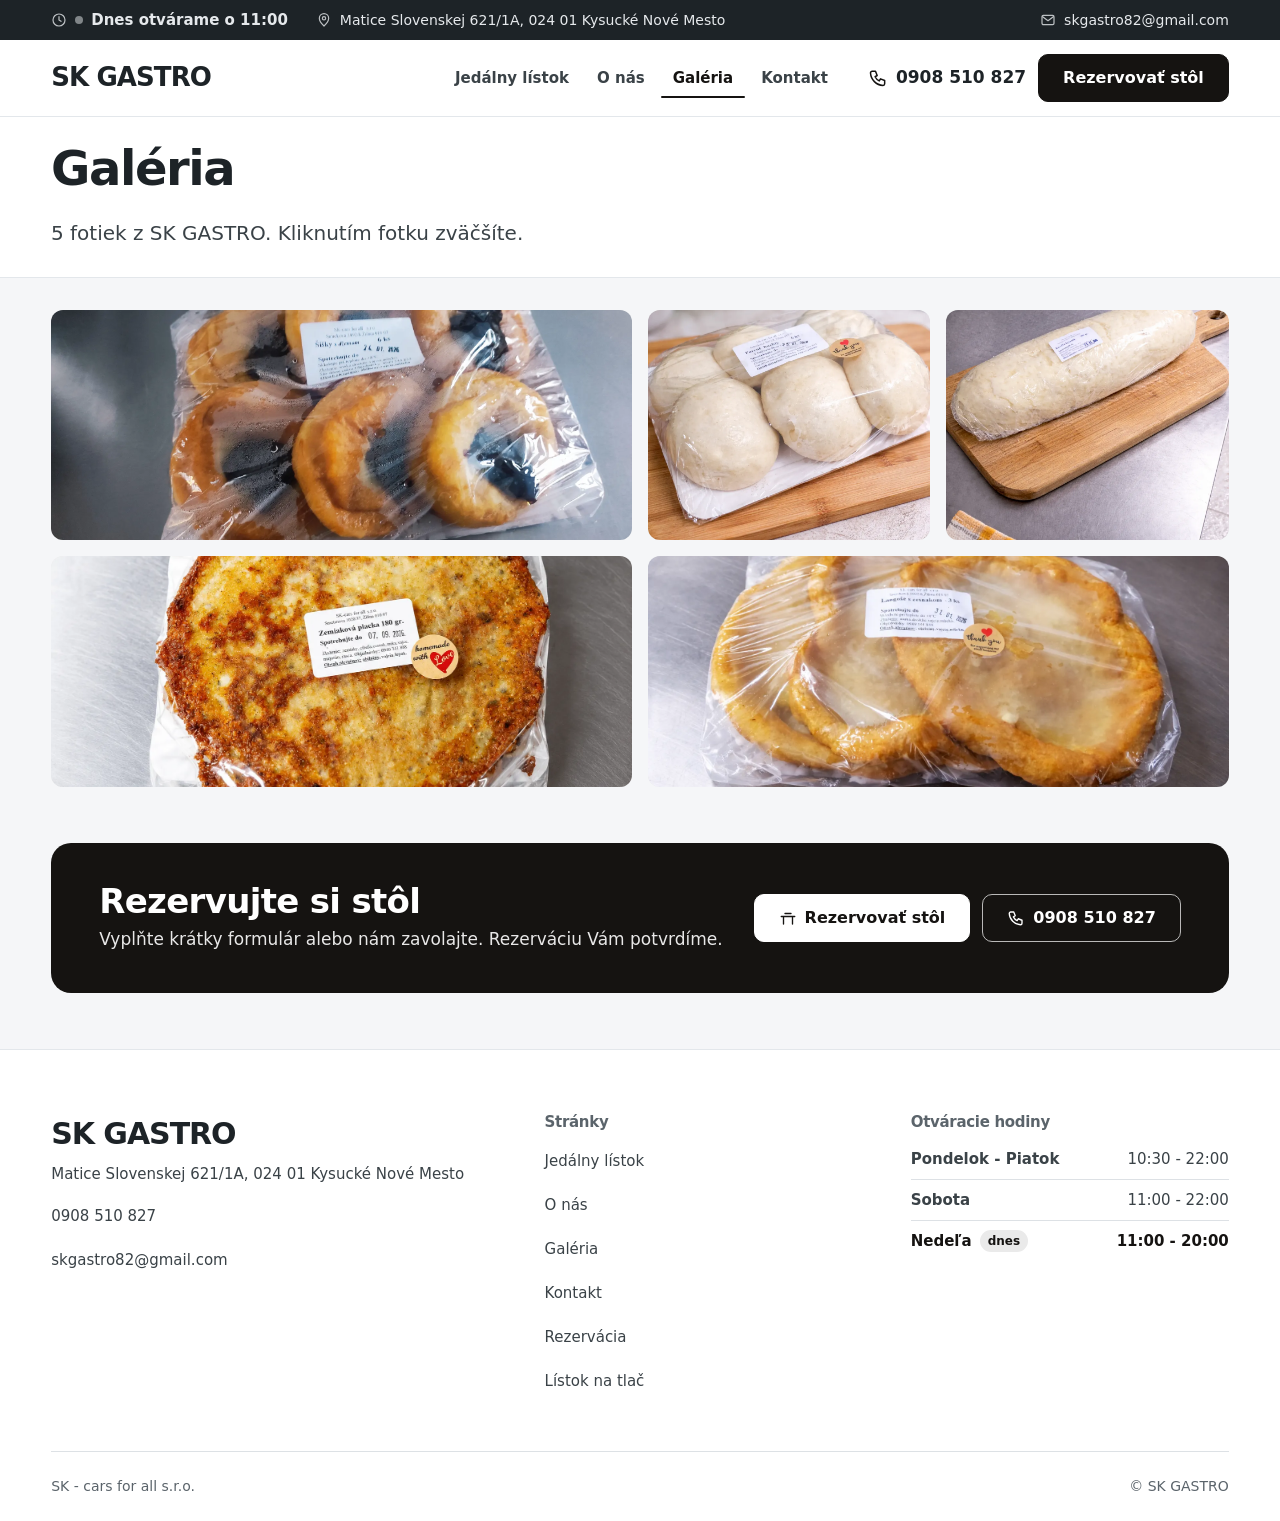
==== galeria/index.html @ 5d138155 "SK GASTRO: ostrá verzia pre domacaknedla.sk (INV-014 zaplatená 27. 10. 2026)" ====
<!doctype html>
<html lang="sk">
<head>
<meta charset="utf-8">
<meta name="viewport" content="width=device-width, initial-scale=1">
<title>Galéria, SK GASTRO</title>
<meta name="description" content="Fotky z SK GASTRO v Kysuckom Novom Meste.">

<meta property="og:title" content="Galéria, SK GASTRO">
<meta property="og:description" content="Fotky z SK GASTRO v Kysuckom Novom Meste.">
<meta property="og:type" content="website">
<meta property="og:locale" content="sk_SK">
<meta name="theme-color" content="#F5F6F4">
<link rel="icon" href="data:image/svg+xml,%3Csvg xmlns='http://www.w3.org/2000/svg' viewBox='0 0 64 64'%3E%3Crect width='64' height='64' rx='16' fill='%23151311'/%3E%3Ctext x='32' y='44' font-family='Arial,sans-serif' font-weight='700' font-size='34' fill='white' text-anchor='middle'%3ES%3C/text%3E%3C/svg%3E">
<link rel="preload" href="../assets/fonts/Figtree-latin.woff2" as="font" type="font/woff2" crossorigin>
<link rel="stylesheet" href="../assets/fonty-kaviaren.css"><link rel="stylesheet" href="../assets/kaviaren.css"><link rel="stylesheet" href="../assets/portal.css">
<style>:root{--akcent:#151311;--akcent-text:#151311;--jemna:color-mix(in srgb,#151311 9%,#fff);--papier:#F5F6F8;--p-akcent:#151311}</style>
<script>document.documentElement.classList.add('js')</script>
</head>
<body class="p-portal">
<a class="k-skok" href="#obsah">Preskočiť na obsah</a><div class="p-info"><div class="k-obal p-info__in"><span class="p-info__stav"><svg viewBox="0 0 24 24" fill="none" stroke="currentColor" stroke-width="1.8" stroke-linecap="round" stroke-linejoin="round" aria-hidden="true"><circle cx="12" cy="12" r="9"/><path d="M12 7v5l3 2"/></svg><span class="k-stav" data-hodiny="[[&quot;Pondelok - Piatok&quot;, &quot;10:30 - 22:00&quot;], [&quot;Sobota&quot;, &quot;11:00 - 22:00&quot;], [&quot;Nedeľa&quot;, &quot;11:00 - 20:00&quot;]]">Otváracie hodiny</span></span><a href="https://www.google.com/maps/search/?api=1&amp;query=Matice Slovenskej 621/1A, 024 01 Kysucké Nové Mesto" target="_blank" rel="noopener"><svg viewBox="0 0 24 24" fill="none" stroke="currentColor" stroke-width="1.8" stroke-linecap="round" stroke-linejoin="round" aria-hidden="true"><path d="M12 21s-7-6.2-7-11.5a7 7 0 0 1 14 0C19 14.8 12 21 12 21z"/><circle cx="12" cy="9.5" r="2.5"/></svg>Matice Slovenskej 621/1A, 024 01 Kysucké Nové Mesto</a><a class="p-info__mail" href="mailto:skgastro82@gmail.com"><svg viewBox="0 0 24 24" fill="none" stroke="currentColor" stroke-width="1.8" stroke-linecap="round" stroke-linejoin="round" aria-hidden="true"><rect x="3" y="5" width="18" height="14" rx="2"/><path d="m4 7 8 6 8-6"/></svg>skgastro82@gmail.com</a></div></div>
<header class="k-hlava p-hlava"><div class="k-hlava__in">
<a class="k-logo" href="../" style="--ld:4.18" aria-label="SK GASTRO, úvod">SK GASTRO</a>
<nav class="k-nav" id="k-nav" aria-label="Hlavná navigácia">
<ul><li><a href="../jedalny-listok/">Jedálny lístok</a></li><li><a href="../o-nas/">O nás</a></li><li><a href="../galeria/" aria-current=page>Galéria</a></li><li><a href="../kontakt/">Kontakt</a></li></ul>
<a class="k-tlacidlo k-nav__rez" href="../rezervacia/">Rezervovať stôl</a>
<div class="k-nav__extra"><a href="tel:0908510827"><svg viewBox="0 0 24 24" fill="none" stroke="currentColor" stroke-width="1.8" stroke-linecap="round" stroke-linejoin="round" aria-hidden="true"><path d="M5 4h4l2 5-2.5 1.5a11 11 0 0 0 5 5L15 13l5 2v4a2 2 0 0 1-2 2A16 16 0 0 1 3 6a2 2 0 0 1 2-2"/></svg>0908 510 827</a><a href="https://www.google.com/maps/search/?api=1&amp;query=Matice Slovenskej 621/1A, 024 01 Kysucké Nové Mesto" target="_blank" rel="noopener"><svg viewBox="0 0 24 24" fill="none" stroke="currentColor" stroke-width="1.8" stroke-linecap="round" stroke-linejoin="round" aria-hidden="true"><path d="M12 21s-7-6.2-7-11.5a7 7 0 0 1 14 0C19 14.8 12 21 12 21z"/><circle cx="12" cy="9.5" r="2.5"/></svg>Matice Slovenskej 621/1A, 024 01 Kysucké Nové Mesto</a></div>
</nav>
<a class="p-hlava__tel" href="tel:0908510827"><svg viewBox="0 0 24 24" fill="none" stroke="currentColor" stroke-width="1.8" stroke-linecap="round" stroke-linejoin="round" aria-hidden="true"><path d="M5 4h4l2 5-2.5 1.5a11 11 0 0 0 5 5L15 13l5 2v4a2 2 0 0 1-2 2A16 16 0 0 1 3 6a2 2 0 0 1 2-2"/></svg><span>0908 510 827</span></a>
<a class="k-tlacidlo p-hlava__rez" href="../rezervacia/">Rezervovať stôl</a>
<button class="k-menu-tl" type="button" aria-expanded="false" aria-controls="k-nav"><span class="k-menu-tl__ik" aria-hidden="true"><i></i><i></i></span><span>Menu</span></button>
</div></header>
<main id="obsah">
<section class="k-podhlava "><div class="k-obal k-podhlava__in">
<div class="k-podhlava__txt"><h1 style="--d:3.18">Galéria</h1>
<p class="k-podhlava__uvod">5 fotiek z SK GASTRO. Kliknutím fotku zväčšíte.</p></div>

</div></section>
<section class="k-sekcia k-sekcia--tesna" aria-label="Fotky"><div class="k-obal"><div class="k-galeria" data-galeria><a class="k-g k-g--siroka odhal" data-lightbox href="../assets/foto/skg-sisky.webp"><img src="../assets/foto/skg-sisky.webp" alt="SK GASTRO, fotka 1" width="1800" height="1347" loading=lazy decoding="async"></a><a class="k-g k-g--mala odhal" data-lightbox href="../assets/foto/skg-buchty.webp"><img src="../assets/foto/skg-buchty.webp" alt="SK GASTRO, fotka 2" width="1024" height="1536" loading=lazy decoding="async"></a><a class="k-g k-g--mala odhal" data-lightbox href="../assets/foto/skg-knedla.webp"><img src="../assets/foto/skg-knedla.webp" alt="SK GASTRO, fotka 3" width="1024" height="1536" loading=lazy decoding="async"></a><a class="k-g k-g--siroka odhal" data-lightbox href="../assets/foto/skg-placka.webp"><img src="../assets/foto/skg-placka.webp" alt="SK GASTRO, fotka 4" width="1450" height="1085" loading=lazy decoding="async"></a><a class="k-g k-g--siroka odhal" data-lightbox href="../assets/foto/skg-langos.webp"><img src="../assets/foto/skg-langos.webp" alt="SK GASTRO, fotka 5" width="1536" height="1024" loading=lazy decoding="async"></a></div></div></section>
<section class="k-sekcia p-cta" aria-labelledby="cta-h"><div class="k-obal"><div class="p-cta__in">
<div><h2 id="cta-h">Rezervujte si stôl</h2>
<p>Vyplňte krátky formulár alebo nám zavolajte. Rezerváciu Vám potvrdíme.</p></div>
<div class="p-cta__akcie"><a class="k-tlacidlo k-tlacidlo--biele" href="../rezervacia/"><svg viewBox="0 0 24 24" fill="none" stroke="currentColor" stroke-width="1.8" stroke-linecap="round" stroke-linejoin="round" aria-hidden="true"><path d="M3 10h18M6 10v10M18 10v10M8 6h8"/></svg>Rezervovať stôl</a><a class="k-tlacidlo k-tlacidlo--obrys-biele" href="tel:0908510827"><svg viewBox="0 0 24 24" fill="none" stroke="currentColor" stroke-width="1.8" stroke-linecap="round" stroke-linejoin="round" aria-hidden="true"><path d="M5 4h4l2 5-2.5 1.5a11 11 0 0 0 5 5L15 13l5 2v4a2 2 0 0 1-2 2A16 16 0 0 1 3 6a2 2 0 0 1 2-2"/></svg>0908 510 827</a></div>
</div></div></section>
</main>
<footer class="k-pata"><div class="k-obal k-pata__in">
<div class="k-pata__znacka"><a class="k-logo k-logo--pata" href="../" style="--ld:4.18" aria-label="SK GASTRO, úvod">SK GASTRO</a>
<p>Matice Slovenskej 621/1A, 024 01 Kysucké Nové Mesto</p>
<p class="k-pata__kontakt"><a href="tel:0908510827">0908 510 827</a><a href="mailto:skgastro82@gmail.com">skgastro82@gmail.com</a></p></div>
<nav aria-label="Odkazy v pätičke"><h2>Stránky</h2><ul><li><a href="../jedalny-listok/">Jedálny lístok</a></li><li><a href="../o-nas/">O nás</a></li><li><a href="../galeria/">Galéria</a></li><li><a href="../kontakt/">Kontakt</a></li><li><a href="../rezervacia/">Rezervácia</a></li><li><a href="../jedalny-listok.pdf">Lístok na tlač</a></li></ul></nav>
<div><h2>Otváracie hodiny</h2><dl class="k-hodiny k-hodiny--pata" data-hodiny><div><dt>Pondelok - Piatok</dt><dd>10:30 - 22:00</dd></div><div><dt>Sobota</dt><dd>11:00 - 22:00</dd></div><div><dt>Nedeľa</dt><dd>11:00 - 20:00</dd></div></dl></div>
</div>
<div class="k-obal k-pata__spodok"><p>SK - cars for all s.r.o.</p><p>© SK GASTRO</p></div>
</footer>
<nav class="p-spodok" aria-label="Rýchle akcie"><a class="p-spodok__tel" href="tel:0908510827"><svg viewBox="0 0 24 24" fill="none" stroke="currentColor" stroke-width="1.8" stroke-linecap="round" stroke-linejoin="round" aria-hidden="true"><path d="M5 4h4l2 5-2.5 1.5a11 11 0 0 0 5 5L15 13l5 2v4a2 2 0 0 1-2 2A16 16 0 0 1 3 6a2 2 0 0 1 2-2"/></svg>Zavolať</a><a class="p-spodok__rez" href="../rezervacia/"><svg viewBox="0 0 24 24" fill="none" stroke="currentColor" stroke-width="1.8" stroke-linecap="round" stroke-linejoin="round" aria-hidden="true"><path d="M3 10h18M6 10v10M18 10v10M8 6h8"/></svg>Rezervovať stôl</a></nav>

<script src="../assets/restauracia.js" defer></script>
<script>
(function(){
  var D=document, R=D.documentElement, hl=D.querySelector('.k-hlava');
  function miera(){ if(hl) R.style.setProperty('--k-hlava', hl.offsetHeight+'px');
    var u=D.getElementById('wh-ukazka'); R.style.setProperty('--k-pas', (u?u.offsetHeight:0)+'px'); }
  miera(); D.addEventListener('DOMContentLoaded', miera); addEventListener('load', miera); addEventListener('resize', miera);

  /* mobilné menu: Esc zatvorí, Tab ostane v paneli */
  var tl=D.querySelector('.k-menu-tl'), nav=D.getElementById('k-nav');
  function otvorene(){ return hl && hl.classList.contains('otvorene'); }
  function zavri(fokus){ if(!otvorene()) return; hl.classList.remove('otvorene'); tl.setAttribute('aria-expanded','false');
    R.classList.remove('k-zamok'); nav.style.height=''; if(fokus) tl.focus(); }
  if(tl && nav){
    tl.addEventListener('click', function(){
      if(otvorene()) return zavri();
      hl.classList.add('otvorene'); tl.setAttribute('aria-expanded','true'); R.classList.add('k-zamok');
      nav.style.height=Math.max(240, innerHeight-hl.getBoundingClientRect().bottom)+'px';
      var a=nav.querySelector('a'); if(a) a.focus();
    });
    D.addEventListener('keydown', function(ev){
      if(!otvorene()) return;
      if(ev.key==='Escape'){ ev.preventDefault(); zavri(true); return; }
      if(ev.key==='Tab'){ var f=[tl].concat([].slice.call(nav.querySelectorAll('a'))), i=f.indexOf(D.activeElement);
        if(ev.shiftKey && i===0){ ev.preventDefault(); f[f.length-1].focus(); }
        else if(!ev.shiftKey && i===f.length-1){ ev.preventDefault(); f[0].focus(); } }
    });
    nav.addEventListener('click', function(ev){ if(ev.target.closest && ev.target.closest('a')) zavri(); });
    var mq=matchMedia('(min-width: 1080px)'); var zm=function(m){ if(m.matches) zavri(); };
    if(mq.addEventListener) mq.addEventListener('change', zm); else if(mq.addListener) mq.addListener(zm);
  }

  var d=new Date().getDay();
  /* obedové menu: záložky dní, dnešok sa vyberie sám */
  [].forEach.call(D.querySelectorAll('[role=tablist]'),function(zoz){
    var tabs=[].slice.call(zoz.querySelectorAll('[role=tab]'));
    function ukaz(k){tabs.forEach(function(t,j){t.setAttribute('aria-selected',j===k);t.tabIndex=j===k?0:-1;
      D.getElementById(t.getAttribute('aria-controls')).hidden=j!==k;});}
    tabs.forEach(function(t,j){t.addEventListener('click',function(){ukaz(j)});
      t.addEventListener('keydown',function(ev){var n=ev.key==='ArrowRight'?1:ev.key==='ArrowLeft'?-1:0;
        if(n){var k=(j+n+tabs.length)%tabs.length;ukaz(k);tabs[k].focus();}});});
    var k=d>=1&&d<=5?d-1:0; if(tabs.length)ukaz(Math.min(k,tabs.length-1));
  });
  [].forEach.call(D.querySelectorAll('[data-den]'),function(el){if(d>=1&&d<=5&&+el.dataset.den===d-1)el.classList.add('k-den--dnes')});

  /* „Dnes otvorené do …“: len keď sa dajú prečítať všetky riadky hodín, inak ostane pôvodný text */
  var st=D.querySelector('.k-stav');
  if(st){try{
    var H=JSON.parse(st.dataset.hodiny||'[]'), DN=['ned','pon','uto','str','štv','pia','sob'], naj=null, zle=!H.length;
    var t=new Date(), m=t.getHours()*60+t.getMinutes();
    H.forEach(function(r){
      var c=String(r[1]).match(/(\d{1,2})[:.](\d{2})\s*[-–]\s*(\d{1,2})[:.](\d{2})/);
      var dni=String(r[0]).toLowerCase().split(/\s*[-–]\s*|\s+až\s+/).map(function(x){return DN.indexOf(x.trim().slice(0,3))});
      if(/denne|každý deň/.test(String(r[0]).toLowerCase())) dni=[1,0];
      if(!c||dni.some(function(x){return x<0})){ zle=true; return; }
      var ok=dni.length>1?(dni[0]<=dni[1]?d>=dni[0]&&d<=dni[1]:d>=dni[0]||d<=dni[1]):d===dni[0];
      if(ok) naj=[+c[1]*60+ +c[2], +c[3]*60+ +c[4], c[1]+':'+c[2], c[3]+':'+c[4]];
    });
    if(!zle){
      if(!naj) st.textContent='Dnes zatvorené';
      else { var z=naj[1]<=naj[0]?naj[1]+1440:naj[1];
        if(m>=naj[0]&&m<z){ st.textContent='Dnes otvorené do '+naj[3]; st.classList.add('k-stav--otvorene'); }
        else if(m<naj[0]) st.textContent='Dnes otvárame o '+naj[2];
        else st.textContent='Dnes už zatvorené'; }
    }
  }catch(err){}}

  /* lístok: aktívna kategória v páse kategórií */
  var pas=D.querySelector('.k-kat-nav__in');
  if(pas && 'IntersectionObserver' in window){
    var ch=[].slice.call(pas.querySelectorAll('a')), mapa={};
    ch.forEach(function(a){ mapa[a.getAttribute('href').slice(1)]=a; });
    var io2=new IntersectionObserver(function(z){ z.forEach(function(x){ if(!x.isIntersecting) return; var a=mapa[x.target.id]; if(!a) return;
      ch.forEach(function(c){ c.removeAttribute('aria-current'); }); a.setAttribute('aria-current','true');
      pas.scrollLeft=a.offsetLeft-pas.clientWidth/2+a.offsetWidth/2; }); }, {rootMargin:'-35% 0px -60% 0px'});
    ch.forEach(function(a){ var s=D.getElementById(a.getAttribute('href').slice(1)); if(s) io2.observe(s); });
  }

  /* jemné odhalenie pri scrolle */
  var od=D.querySelectorAll('.odhal');
  if('IntersectionObserver' in window){var io=new IntersectionObserver(function(z){z.forEach(function(x){if(x.isIntersecting){x.target.classList.add('videt');io.unobserve(x.target)}})},{rootMargin:'0px 0px -6% 0px'});
    [].forEach.call(od,function(el){io.observe(el)});}
  else [].forEach.call(od,function(el){el.classList.add('videt')});
})();
</script>
<script>
(function(){
  /* záložky kategórií lístka na domove */
  [].forEach.call(document.querySelectorAll('[data-p-tabs]'),function(box){
    var t=[].slice.call(box.querySelectorAll('[data-p-tab]')),pan=[].slice.call(box.querySelectorAll('[data-p-panel]'));
    function ukaz(i){t.forEach(function(b,j){b.setAttribute('aria-selected',j===i)});pan.forEach(function(x,j){x.hidden=j!==i});}
    t.forEach(function(b,i){b.addEventListener('click',function(){ukaz(i)})});
  });
  /* „Dnes otvorené“ aj v karte úvodu: skopíruje stav z informačného pásu */
  var st=document.querySelector('.p-info .k-stav'),k=document.querySelector('[data-p-dnes]');
  if(st&&k) k.textContent=st.textContent;
  if(st&&st.classList.contains('k-stav--otvorene')&&k) k.classList.add('p-dnes--otvorene');
})();
</script>
</body></html>
---- assets/fonty-kaviaren.css ----
@font-face { font-family: "Figtree"; font-display: swap; font-weight: 400 800;
  src: url(fonts/Figtree-latin-ext.woff2) format("woff2");
  unicode-range: U+0100-02BA, U+02BD-02C5, U+02C7-02CC, U+02CE-02D7, U+02DD-02FF, U+0304, U+0308, U+0329, U+1D00-1DBF, U+1E00-1E9F, U+1EF2-1EFF, U+2020, U+20A0-20AB, U+20AD-20C0, U+2113, U+2C60-2C7F, U+A720-A7FF; }
@font-face { font-family: "Figtree"; font-display: swap; font-weight: 400 800;
  src: url(fonts/Figtree-latin.woff2) format("woff2");
  unicode-range: U+0000-00FF, U+0131, U+0152-0153, U+02BB-02BC, U+02C6, U+02DA, U+02DC, U+0304, U+0308, U+0329, U+2000-206F, U+20AC, U+2122, U+2191, U+2193, U+2212, U+2215, U+FEFF, U+FFFD; }
---- assets/kaviaren.css ----
/* Šablóna KAVIAREŇ (linka B4). Svetlá a vzdušná: chladný papier, jeden akcent z profilu
   (--akcent, --akcent-text, --jemna, --papier v <head>), Figtree, zaoblené fotky bez prekryvov.
   Mobil najprv. Nadpisy: font-size = min(strop, 100cqi / --d), --d počíta šablóna z šírok písmen.
   --k-hlava a --k-pas (žltý pás „Ukážka“) meria skript šablóny, --wh-lista dáva lišta návrhu. */

:root {
  --tus: #1D2327; --text: #3A4247; --sivy: #5B646B; --linka: #DDE1E5; --biela: #FFFFFF; --pole: #858E95;
  --r: 24px; --r-s: 16px;
  --okraj: clamp(16px, 4vw, 56px);
  --max: 1280px;
  --sekcia: 64px;
  color-scheme: light;
}
*, *::before, *::after { box-sizing: border-box; }
html { -webkit-text-size-adjust: 100%; text-size-adjust: 100%; scroll-padding-top: calc(var(--k-hlava, 73px) + 16px); }
html.k-zamok { overflow: hidden; }
body { margin: 0; background: var(--papier); color: var(--tus); font: 400 17px/1.6 Figtree, system-ui, sans-serif;
       -webkit-font-smoothing: antialiased; font-kerning: normal; }
img { display: block; max-width: 100%; height: auto; }
a { color: inherit; }
h1, h2, h3 { margin: 0; font-weight: 750; letter-spacing: -.03em; line-height: 1.1; text-wrap: balance; }
p { margin: 0; text-wrap: pretty; }
abbr[title] { text-decoration: none; border-bottom: 1px dotted currentColor; cursor: help; }
::selection { background: var(--jemna); color: var(--tus); }
:focus-visible { outline: 3px solid var(--akcent); outline-offset: 3px; }
.k-obal { max-width: var(--max); margin: 0 auto; padding: 0 var(--okraj); }
.k-skok { position: absolute; left: 16px; top: -64px; z-index: 200; background: var(--tus); color: #fff; padding: 12px 16px; border-radius: 8px; text-decoration: none; font-weight: 600; }
.k-skok:focus { top: 16px; }

/* ---------------------------------------------------------------- tlačidlá a odkazy */
.k-tlacidlo { display: inline-flex; align-items: center; justify-content: center; gap: 8px; min-height: 48px; padding: 0 24px;
  border-radius: 999px; border: 1.5px solid var(--akcent-text); background: var(--akcent-text); color: #fff;
  font: 650 16px/1.2 Figtree, system-ui, sans-serif; text-decoration: none; white-space: nowrap; cursor: pointer;
  transition: background-color .2s, color .2s, border-color .2s, transform .15s; }
.k-tlacidlo:hover { background: var(--tus); border-color: var(--tus); }
.k-tlacidlo:active { transform: scale(.98); }
.k-tlacidlo--obrys { background: transparent; color: var(--tus); border-color: var(--tus); }
.k-tlacidlo--obrys:hover { background: var(--tus); color: #fff; }
.k-tlacidlo--biele { background: #fff; color: var(--akcent-text); border-color: #fff; }
.k-tlacidlo--biele:hover { background: var(--tus); border-color: var(--tus); color: #fff; }
.k-tlacidlo--male { min-height: 44px; padding: 0 20px; font-size: 15px; }
.k-tlacidlo svg { width: 18px; height: 18px; flex: none; }
.k-odkaz { display: inline-flex; align-items: center; gap: 8px; min-height: 44px; color: var(--akcent-text); font-weight: 650;
  text-decoration: underline; text-decoration-thickness: 1.5px; text-underline-offset: 6px; }
.k-odkaz svg { width: 18px; height: 18px; flex: none; transition: transform .2s; }
.k-odkaz:hover svg { transform: translateX(3px); }
.k-akcie { display: flex; flex-wrap: wrap; align-items: center; gap: 12px 24px; margin-top: 32px; }

/* ---------------------------------------------------------------- hlavička a menu */
.k-hlava { position: sticky; top: 0; z-index: 100; background: var(--papier); border-bottom: 1px solid var(--linka); }
.k-hlava__in { max-width: var(--max); margin: 0 auto; padding: 8px var(--okraj); min-height: 64px; display: flex; align-items: center; gap: 16px; }
.k-logo { --logo-box: calc(100vw - 2 * var(--okraj) - 124px);
  font-size: clamp(15px, calc(var(--logo-box) / var(--ld, 8)), 24px); max-width: var(--logo-box);
  font-weight: 800; letter-spacing: -.035em; line-height: 1.12; text-decoration: none; color: var(--tus); text-wrap: balance;
  display: -webkit-box; -webkit-box-orient: vertical; -webkit-line-clamp: 2; line-clamp: 2; overflow: hidden; overflow-wrap: anywhere;
  padding: 3px 0; margin-right: auto; }
.k-menu-tl { flex: none; display: inline-flex; align-items: center; gap: 10px; min-height: 44px; padding: 0 18px 0 16px;
  border: 1px solid var(--linka); border-radius: 999px; background: var(--biela); color: var(--tus);
  font: 650 15px/1 Figtree, system-ui, sans-serif; cursor: pointer; }
.k-menu-tl__ik { position: relative; width: 18px; height: 12px; }
.k-menu-tl__ik i { position: absolute; left: 0; right: 0; height: 2px; border-radius: 2px; background: currentColor; transition: transform .25s, top .25s; }
.k-menu-tl__ik i:first-child { top: 2px; }
.k-menu-tl__ik i:last-child { top: 8px; }
.otvorene .k-menu-tl__ik i:first-child { top: 5px; transform: rotate(45deg); }
.otvorene .k-menu-tl__ik i:last-child { top: 5px; transform: rotate(-45deg); }
.k-nav { display: none; }
.k-nav ul { list-style: none; margin: 0; padding: 0; }
.otvorene .k-nav { display: flex; flex-direction: column; position: absolute; left: 0; right: 0; top: 100%;
  background: var(--papier); border-top: 1px solid var(--linka); overflow-y: auto; overscroll-behavior: contain;
  padding: 16px var(--okraj) calc(32px + var(--wh-lista, 0px)); }
.otvorene .k-nav ul a { display: block; padding: 12px 0; border-bottom: 1px solid var(--linka); text-decoration: none;
  font-size: 28px; font-weight: 750; letter-spacing: -.03em; line-height: 1.25; }
.otvorene .k-nav ul a[aria-current] { color: var(--akcent-text); }
.otvorene .k-nav__rez { margin-top: 24px; min-height: 52px; }
.k-nav__extra { display: grid; gap: 16px; margin-top: 32px; }
.k-nav__extra a { display: flex; gap: 12px; align-items: flex-start; color: var(--text); text-decoration: none; overflow-wrap: anywhere; }
.k-nav__extra svg { width: 20px; height: 20px; flex: none; margin-top: 3px; color: var(--akcent-text); }

/* ---------------------------------------------------------------- fotky */
.k-f { position: relative; overflow: hidden; isolation: isolate; border-radius: var(--r); background: var(--jemna); aspect-ratio: 4 / 3; margin: 0; }
.k-f > img { position: absolute; inset: 0; width: 100%; height: 100%; object-fit: cover; }
.k-f--grafika { background: var(--biela); }
.k-f--grafika > img { object-fit: contain; }

/* ---------------------------------------------------------------- úvod */
.k-uvod { padding: 8px 0 0; }
.k-uvod__in { display: flex; flex-direction: column;
  min-height: calc(100svh - var(--k-hlava, 65px) - var(--k-pas, 0px) - var(--wh-lista, 0px) - 8px); }
.k-uvod__foto { order: -1; flex: 1 1 0; min-height: 112px; aspect-ratio: auto; border-radius: 20px; }
.k-uvod__txt { container-type: inline-size; padding: 24px 0 16px; }
.k-stav { display: inline-flex; align-items: center; gap: 8px; font-size: 15px; font-weight: 600; color: var(--sivy); }
.k-stav::before { content: ""; width: 8px; height: 8px; border-radius: 50%; background: currentColor; opacity: .5; flex: none; }
.k-stav--otvorene { color: var(--akcent-text); }
.k-stav--otvorene::before { background: #2F9E5B; opacity: 1; box-shadow: 0 0 0 4px rgba(47, 158, 91, .16); }
.k-uvod h1 { --h1max: 76px; font-size: min(var(--h1max), calc(100cqi / var(--d, 6))); font-weight: 800; letter-spacing: -.045em;
  line-height: 1; margin-top: 12px; padding-bottom: .04em; overflow-wrap: break-word; }
.k-uvod__claim { margin-top: 16px; font-size: 17px; line-height: 1.5; color: var(--text); max-width: 34ch; }
.k-uvod__akcie { margin-top: 24px; gap: 12px; }
.k-uvod__akcie .k-tlacidlo { flex: 1 1 auto; padding: 0 16px; }
.k-uvod__adresa { display: none; }
@media (prefers-reduced-motion: no-preference) {
  .k-uvod__foto > img { animation: k-kb 28s ease-in-out infinite alternate; transform-origin: 50% 40%; }
}
@keyframes k-kb { from { transform: scale(1.01); } to { transform: scale(1.08) translate(-1%, -1%); } }
.k-uvod--grafika .k-uvod__in { min-height: 0; }
.k-uvod--grafika .k-uvod__txt { padding-bottom: 0; }
.k-uvod--grafika .k-uvod__pravo { padding-bottom: 24px; }
.k-uvod__plagat { aspect-ratio: auto; padding: 8px; background: var(--biela); border: 1px solid var(--linka); }
.k-uvod__plagat > img { position: static; width: 100%; height: auto; border-radius: 16px; }
.k-uvod--bez .k-uvod__in { min-height: 0; padding: 32px 0; }

/* ---------------------------------------------------------------- sekcie */
.k-sekcia { padding-top: var(--sekcia); }
.k-sekcia--tesna { padding-top: 32px; }
.k-sekcia--pas { padding-bottom: var(--sekcia); }
.k-sekcia h2 { font-size: clamp(32px, 3.4vw, 48px); }
.k-hlavicka { display: flex; justify-content: space-between; align-items: flex-end; gap: 8px 32px; flex-wrap: wrap; margin-bottom: 24px; }
.k-hlavicka .k-odkaz { min-height: 0; }

/* odporúčame: karty s fotkou */
.k-karty { list-style: none; margin: 0 calc(-1 * var(--okraj)); padding: 0 var(--okraj) 8px; display: flex; gap: 16px;
  overflow-x: auto; scroll-snap-type: x mandatory; scroll-padding: 0 var(--okraj); scrollbar-width: none; }
.k-karty::-webkit-scrollbar { display: none; }
.k-karta { flex: 0 0 min(72%, 300px); scroll-snap-align: start; }
.k-karta a { display: block; text-decoration: none; color: inherit; }
.k-karta__f { aspect-ratio: 4 / 5; border-radius: var(--r-s); }
.k-karta__f > img { transition: transform .6s cubic-bezier(.16, 1, .3, 1); }
.k-karta a:hover .k-karta__f > img { transform: scale(1.04); }
.k-karta__r { display: flex; justify-content: space-between; align-items: baseline; gap: 12px; margin-top: 16px; }
.k-karta h3 { font-size: 18px; font-weight: 700; letter-spacing: -.015em; line-height: 1.3; }
.k-karta__r span { font-weight: 700; color: var(--akcent-text); white-space: nowrap; font-variant-numeric: tabular-nums; }
.k-karta p { margin-top: 4px; font-size: 15px; line-height: 1.5; color: var(--sivy);
  display: -webkit-box; -webkit-box-orient: vertical; -webkit-line-clamp: 2; line-clamp: 2; overflow: hidden; }

/* ukážka lístka */
.k-ukazka { background: var(--biela); border-radius: var(--r); padding: 32px 20px; }
.k-ukazka__hl { display: grid; gap: 16px; margin-bottom: 32px; }
.k-cipy { list-style: none; margin: 0; padding: 0; display: flex; flex-wrap: wrap; gap: 8px; }
.k-cipy li > a, .k-cipy--tiche li, .k-cipy--velke li { display: inline-flex; align-items: center; min-height: 40px; padding: 0 16px;
  border-radius: 999px; background: var(--papier); color: var(--tus); text-decoration: none; font-size: 15px; font-weight: 600; }
.k-cipy li > a:hover { background: var(--jemna); color: var(--akcent-text); }
.k-cipy--tiche li { background: var(--jemna); color: var(--akcent-text); }
.k-cipy--velke li { min-height: 48px; padding: 0 20px; font-size: 17px; background: var(--biela); }
.k-ukazka__kat-vsetky { display: grid; gap: 32px; }
.k-ukazka__kat h3 { font-size: 20px; font-weight: 700; letter-spacing: -.015em; margin-bottom: 8px; color: var(--akcent-text); }
.k-ukazka__kat h3 a { text-decoration: none; }
.k-ukazka__kat h3 a:hover { text-decoration: underline; text-underline-offset: 4px; }
@media (max-width: 899px) {
  .k-ukazka__kat:nth-child(n+3), .k-ukazka__kat .k-pol:nth-child(n+4) { display: none; }
}

/* položky lístka */
.k-polozky { list-style: none; margin: 0; padding: 0; }
.k-pol { padding: 16px 0; border-top: 1px solid var(--linka); }
.k-pol:first-child { border-top: 0; padding-top: 4px; }
.k-pol__r { display: flex; justify-content: space-between; align-items: baseline; gap: 16px; }
.k-pol__n { min-width: 0; font-weight: 650; font-size: 17px; line-height: 1.4; overflow-wrap: anywhere; }
.k-pol__c { flex: none; font-weight: 700; font-variant-numeric: tabular-nums; white-space: nowrap; }
.k-pol__popis { margin-top: 4px; font-size: 15px; line-height: 1.5; color: var(--text); max-width: 56ch; }
.k-pol__m { margin-top: 4px; font-size: 14px; line-height: 1.5; color: var(--sivy); }

/* obedové menu na tónovanej ploche */
.k-menu { margin-top: var(--sekcia); padding-bottom: var(--sekcia); background: var(--jemna); }
.k-menu__in { display: grid; gap: 32px; }
.k-menu__txt p { margin-top: 16px; color: var(--text); max-width: 38ch; }
.k-menu__cena { font-size: 17px; }
.k-menu__cena b { font-size: 32px; color: var(--akcent-text); letter-spacing: -.02em; }
.k-menu__karta { background: var(--biela); border-radius: var(--r); padding: 24px 16px; }
.k-dni { display: flex; gap: 8px; margin: 0 -16px 24px; padding: 0 16px; overflow-x: auto; scrollbar-width: none; }
.k-dni::-webkit-scrollbar { display: none; }
.k-dni button { flex: none; min-height: 44px; font: 600 15px/1 Figtree, system-ui, sans-serif; border: 0; border-radius: 999px; padding: 0 16px;
  cursor: pointer; background: var(--papier); color: var(--tus); }
.k-dni button[aria-selected="true"] { background: var(--akcent-text); color: #fff; }

/* o nás na domove */
.k-onas { display: grid; gap: 32px; align-items: center; }
.k-onas__f { aspect-ratio: 4 / 3; }
.k-onas__f.k-f--grafika { aspect-ratio: var(--pomer); }
.k-onas__txt p { margin-top: 16px; font-size: 18px; color: var(--text); max-width: 46ch; }
.k-onas__txt .k-cipy { margin-top: 24px; }
.k-onas__txt .k-akcie { margin-top: 16px; }

/* pás fotiek */
.k-pasik { list-style: none; margin: 0 calc(-1 * var(--okraj)); padding: 0 var(--okraj) 8px; display: flex; gap: 12px;
  overflow-x: auto; scroll-snap-type: x mandatory; scroll-padding: 0 var(--okraj); scrollbar-width: none; }
.k-pasik::-webkit-scrollbar { display: none; }
.k-pasik li { flex: 0 0 64%; scroll-snap-align: start; }
.k-pasik .k-f { aspect-ratio: 4 / 5; border-radius: var(--r-s); }
.k-pasik li:nth-child(even) .k-f { aspect-ratio: 4 / 5; }

/* zastavte sa */
.k-navsteva { display: grid; gap: 32px; }
.k-udaje { list-style: none; margin: 24px 0 0; padding: 0; display: grid; gap: 20px; }
.k-udaje li { display: flex; gap: 16px; align-items: flex-start; }
.k-udaje svg { width: 24px; height: 24px; flex: none; margin-top: 2px; color: var(--akcent-text); }
.k-udaje div { min-width: 0; }
.k-udaje span { display: block; font-size: 14px; color: var(--sivy); }
.k-udaje a { font-size: 19px; font-weight: 650; text-decoration: none; overflow-wrap: anywhere; line-height: 1.4; }
.k-udaje a:hover { color: var(--akcent-text); text-decoration: underline; text-underline-offset: 4px; }
.k-navsteva__hod { background: var(--biela); border-radius: var(--r); padding: 24px 20px; }
.k-navsteva__hod h3 { display: flex; align-items: center; gap: 12px; font-size: 20px; letter-spacing: -.015em; margin-bottom: 8px; }
.k-navsteva__hod h3 svg { width: 22px; height: 22px; color: var(--akcent-text); }

/* otváracie hodiny (data-hodiny, .dnes pridá restauracia.js) */
.k-hodiny { margin: 0; }
.k-hodiny > div { display: flex; justify-content: space-between; gap: 16px; padding: 12px 0; border-top: 1px solid var(--linka); }
.k-hodiny > div:first-child { border-top: 0; }
.k-hodiny dt { font-weight: 600; }
.k-hodiny dd { margin: 0; color: var(--text); font-variant-numeric: tabular-nums; text-align: right; }
.k-hodiny .dnes { color: var(--akcent-text); font-weight: 700; }
.k-hodiny dt.dnes::after { content: "dnes"; display: inline-block; margin-left: 8px; padding: 2px 8px; border-radius: 999px;
  background: var(--jemna); font-size: 12px; font-weight: 700; line-height: 1.5; vertical-align: 2px; }

/* pás rezervácie */
.k-pas { background: var(--akcent-text); color: #fff; border-radius: var(--r); padding: 32px 24px; display: grid; gap: 24px; }
.k-pas h2 { color: #fff; }
.k-pas p { margin-top: 8px; color: rgba(255, 255, 255, .9); font-size: 18px; max-width: 40ch; }
.k-pas__akcie { display: flex; flex-wrap: wrap; align-items: center; gap: 12px 24px; }
.k-pas__tel { display: inline-flex; align-items: center; gap: 8px; min-height: 44px; color: #fff; font-weight: 650; font-size: 18px; text-decoration: none; }
.k-pas__tel:hover { text-decoration: underline; text-underline-offset: 4px; }
.k-pas__tel svg { width: 20px; height: 20px; }

/* ---------------------------------------------------------------- podstránky */
.k-podhlava { padding-top: 40px; }
.k-podhlava__in { display: grid; gap: 32px; align-items: end; }
.k-podhlava__txt { container-type: inline-size; }
.k-podhlava h1 { --h1max: 64px; font-size: min(var(--h1max), calc(100cqi / var(--d, 5))); font-weight: 800; letter-spacing: -.05em;
  line-height: 1; padding-bottom: .04em; overflow-wrap: break-word; }
.k-podhlava__uvod { margin-top: 16px; font-size: 18px; line-height: 1.55; color: var(--text); max-width: 60ch; }
.k-podhlava .k-akcie { margin-top: 24px; }
.k-podhlava__f { aspect-ratio: 16 / 10; }
.k-podhlava--listok .k-podhlava__f { display: none; }

/* lístok */
.k-kat-nav { position: sticky; top: var(--k-hlava, 65px); z-index: 50; margin-top: 32px; background: var(--papier); border-bottom: 1px solid var(--linka); }
.k-kat-nav__in { display: flex; gap: 8px; overflow-x: auto; margin: 0 calc(-1 * var(--okraj)); padding: 12px var(--okraj); scrollbar-width: none; }
.k-kat-nav__in::-webkit-scrollbar { display: none; }
.k-kat-nav a { flex: none; display: inline-flex; align-items: center; min-height: 40px; padding: 0 16px; border: 1px solid var(--linka);
  border-radius: 999px; text-decoration: none; white-space: nowrap; font-size: 15px; font-weight: 600; color: var(--text); background: var(--biela); }
.k-kat-nav a:hover { border-color: var(--tus); color: var(--tus); }
.k-kat-nav a[aria-current] { background: var(--tus); border-color: var(--tus); color: #fff; }
.k-lkat { display: grid; gap: 16px; padding: 48px 0; border-bottom: 1px solid var(--linka);
  scroll-margin-top: calc(var(--k-hlava, 65px) + 80px); }
.k-lkat:last-child { border-bottom: 0; }
.k-lkat__bok h2 { font-size: clamp(28px, 3vw, 40px); }
.k-lkat__bok p { margin-top: 4px; font-size: 15px; color: var(--sivy); }
.k-lkat__f { margin-top: 16px; aspect-ratio: 2 / 1; border-radius: var(--r-s); }
.k-lkat .k-polozky { max-width: 720px; }
.k-alergeny { background: var(--biela); border-radius: var(--r); padding: 32px 20px; }
.k-alergeny h2 { font-size: 24px; }
.k-alergeny p { margin-top: 8px; color: var(--text); max-width: 62ch; }
.k-alergeny ul { list-style: none; margin: 24px 0 0; padding: 0; columns: 1; column-gap: 32px; font-size: 15px; color: var(--text); }
.k-alergeny li { padding: 4px 0; break-inside: avoid; }
.k-alergeny li b { display: inline-block; min-width: 28px; color: var(--akcent-text); font-variant-numeric: tabular-nums; }

/* týždenné menu */
.k-tyzden { display: grid; gap: 16px; }
.k-den { background: var(--biela); border-radius: var(--r); padding: 24px 20px; scroll-margin-top: calc(var(--k-hlava, 65px) + 16px); }
.k-den h2 { font-size: 26px; margin-bottom: 12px; display: flex; align-items: center; gap: 12px; }
.k-den--dnes { box-shadow: inset 0 0 0 2px var(--akcent-text); }
.k-den--dnes h2::after { content: "dnes"; font-size: 13px; font-weight: 700; letter-spacing: 0; background: var(--akcent-text); color: #fff; border-radius: 999px; padding: 4px 10px; }
.k-poznamka { margin-top: 24px; color: var(--text); }
.k-tyzden + .k-poznamka + .k-alergeny, .k-tyzden + .k-alergeny { margin-top: 32px; }

/* o nás */
.k-onas-str__pas { margin-top: 32px; aspect-ratio: 4 / 3; }
.k-onas-str__pas.k-f--grafika { aspect-ratio: var(--pomer); }
.k-podhlava--onas .k-podhlava__uvod { font-size: 20px; max-width: 48ch; color: var(--tus); }
.k-pribeh { display: grid; gap: 32px; }
.k-pribeh__txt p { font-size: 18px; color: var(--text); max-width: 62ch; }
.k-pribeh__txt p + p { margin-top: 16px; }
.k-pribeh--kratky .k-pribeh__txt p { font-size: clamp(20px, 2vw, 26px); line-height: 1.45; color: var(--tus); letter-spacing: -.01em; }
.k-pribeh--kratky { align-items: center; }
.k-pribeh__fotky { display: grid; grid-template-columns: 1fr 1fr; gap: 12px; }
.k-pribeh__fotky .k-f { aspect-ratio: 3 / 4; border-radius: var(--r-s); }
.k-pribeh__fotky .k-f:nth-child(2) { margin-top: 32px; }
.k-najdete h2 { margin-bottom: 24px; }

/* galéria */
.k-galeria { display: grid; grid-template-columns: repeat(2, minmax(0, 1fr)); grid-auto-rows: 44vw; grid-auto-flow: dense; gap: 8px; }
.k-g { position: relative; display: block; overflow: hidden; isolation: isolate; border-radius: 12px; background: var(--jemna); }
.k-g > img { position: absolute; inset: 0; width: 100%; height: 100%; object-fit: cover; transition: transform .6s cubic-bezier(.16, 1, .3, 1); }
.k-g:hover > img { transform: scale(1.03); }
.k-g--grafika { background: var(--biela); }
.k-g--grafika > img { object-fit: contain; }
.k-g--velka { grid-column: span 2; grid-row: span 2; }
.k-g--siroka { grid-column: span 2; }
.k-g--vysoka { grid-row: span 2; }
.k-g--panorama { grid-column: 1 / -1; grid-row: span 2; }

/* rezervácia */
.k-rez { display: grid; gap: 24px; align-items: start; }
.k-rez__form { background: var(--biela); border-radius: var(--r); padding: 24px 20px; }
.k-form { display: grid; grid-template-columns: minmax(0, 1fr) minmax(0, 1fr); gap: 20px 12px; }
.k-pole { min-width: 0; }
.k-pole--cele { grid-column: 1 / -1; }
@media (max-width: 459px) { .k-pole { grid-column: 1 / -1; } }
.k-pole label { display: block; margin-bottom: 8px; font-size: 15px; font-weight: 650; }
.k-pole label span { font-weight: 400; color: var(--sivy); }
.k-pole input, .k-pole select, .k-pole textarea { display: block; width: 100%; min-height: 52px; padding: 12px 16px; margin: 0;
  border: 1.5px solid var(--pole); border-radius: 12px; background: var(--biela); color: var(--tus);
  font: 400 17px/1.4 Figtree, system-ui, sans-serif; -webkit-appearance: none; appearance: none; }
.k-pole input[type="date"], .k-pole input[type="time"] { min-width: 0; text-align: left; }
.k-pole input::-webkit-date-and-time-value { text-align: left; }
.k-pole select { padding-right: 44px; background: var(--biela) url("data:image/svg+xml,%3Csvg xmlns='http://www.w3.org/2000/svg' viewBox='0 0 24 24' fill='none' stroke='%231D2327' stroke-width='2' stroke-linecap='round' stroke-linejoin='round'%3E%3Cpath d='m6 9 6 6 6-6'/%3E%3C/svg%3E") no-repeat right 14px center / 20px; }
.k-pole textarea { min-height: 112px; resize: vertical; }
.k-pole input:focus, .k-pole select:focus, .k-pole textarea:focus { outline: none; border-color: var(--akcent-text); box-shadow: 0 0 0 3px var(--jemna); }
.k-pole textarea::placeholder { color: var(--sivy); }
.k-form__odosl { display: grid; gap: 12px; justify-items: start; margin-top: 4px; }
.k-form__odosl .k-tlacidlo { min-height: 52px; padding: 0 32px; }
.k-form__odosl p { font-size: 14px; color: var(--sivy); }
.k-form__odosl output { font-weight: 650; color: var(--akcent-text); }
.k-form__odosl output:empty { display: none; }
.k-rez__bok { display: grid; gap: 16px; }
.k-rez__f { aspect-ratio: 16 / 10; }
.k-rez__karta { background: var(--biela); border-radius: var(--r); padding: 24px 20px; }
.k-rez__karta h2 { font-size: 20px; letter-spacing: -.015em; margin-bottom: 8px; }
.k-rez__tel { display: inline-flex; align-items: center; gap: 12px; min-height: 44px; font-size: 24px; font-weight: 750; letter-spacing: -.02em;
  color: var(--akcent-text); text-decoration: none; overflow-wrap: anywhere; }
.k-rez__tel--mail { font-size: 18px; letter-spacing: 0; }
.k-rez__tel svg { width: 24px; height: 24px; flex: none; }

/* kontakt */
.k-kontakt { display: grid; gap: 24px; }
.k-kontakt__udaje { display: grid; gap: 12px; align-content: start; }
.k-kontakt__k { position: relative; background: var(--biela); border-radius: var(--r-s); padding: 20px 20px 20px 64px; min-width: 0; }
.k-kontakt__k > svg { position: absolute; left: 20px; top: 22px; width: 26px; height: 26px; color: var(--akcent-text); }
.k-kontakt__k h2 { font-size: 15px; font-weight: 600; letter-spacing: 0; color: var(--sivy); margin-bottom: 4px; }
.k-kontakt__k p { font-size: 19px; font-weight: 650; line-height: 1.4; overflow-wrap: anywhere; }
.k-kontakt__k p a { text-decoration: none; }
.k-kontakt__k p a:hover { color: var(--akcent-text); text-decoration: underline; text-underline-offset: 4px; }
.k-kontakt__k .k-tlacidlo { margin-top: 16px; }
.k-kontakt__k--hod .k-hodiny { margin-top: 4px; }
.k-mapa { position: relative; min-height: 400px; border-radius: var(--r); overflow: hidden; isolation: isolate; background: var(--jemna); }
.k-mapa__ulice { position: absolute; inset: 0; width: 100%; height: 100%; }
.k-mapa__ulice path { fill: none; stroke: var(--biela); stroke-width: 10; stroke-linecap: round; opacity: .85; }
.k-mapa__ulice .k-mapa__hlavna { stroke-width: 20; opacity: 1; }
.k-mapa__pin { position: absolute; left: 50%; top: 38%; width: 56px; height: 56px; transform: translate(-50%, -80%); color: var(--akcent-text); }
.k-mapa__pin svg { width: 100%; height: 100%; fill: var(--akcent-text); stroke: var(--biela); stroke-width: 1.2; }
.k-mapa__pin svg circle { fill: var(--biela); stroke: none; }
.k-mapa__stitok { position: absolute; left: 16px; right: 16px; bottom: 16px; display: flex; flex-wrap: wrap; align-items: center; justify-content: space-between;
  gap: 12px 24px; padding: 20px; background: var(--biela); border-radius: var(--r-s); box-shadow: 0 8px 32px rgba(29, 35, 39, .08); }
.k-mapa__stitok p { font-weight: 650; overflow-wrap: anywhere; min-width: 0; }
.k-mapa__stitok span { flex-basis: 100%; font-size: 14px; color: var(--sivy); }

/* ---------------------------------------------------------------- pätička */
.k-pata { margin-top: 0; border-top: 1px solid var(--linka); padding: 48px 0 calc(24px); }
.k-pata__in { display: grid; gap: 32px; font-size: 15px; color: var(--text); }
.k-pata .k-logo { --logo-box: min(100%, 320px); font-size: clamp(20px, calc(300px / var(--ld, 8)), 30px); max-width: 320px; display: block;
  -webkit-line-clamp: unset; line-clamp: none; overflow: visible; margin: 0; }
.k-pata__znacka p { margin-top: 8px; }
.k-pata__kontakt { display: grid; gap: 0; }
.k-pata__kontakt a, .k-pata nav a { display: inline-block; padding: 10px 0; line-height: 24px; text-decoration: none; overflow-wrap: anywhere; }
.k-pata__kontakt a:hover, .k-pata nav a:hover { color: var(--akcent-text); text-decoration: underline; text-underline-offset: 4px; }
.k-pata h2 { font-size: 15px; font-weight: 650; letter-spacing: 0; color: var(--sivy); margin-bottom: 8px; }
.k-pata ul { list-style: none; margin: 0; padding: 0; display: grid; grid-template-columns: 1fr 1fr; column-gap: 24px; }
.k-pata .k-hodiny > div { padding: 8px 0; }
.k-pata__spodok { position: relative; display: flex; flex-wrap: wrap; justify-content: space-between; gap: 8px 24px; margin-top: 40px; padding-top: 24px;
  font-size: 14px; color: var(--sivy); }
.k-pata__spodok::before { content: ""; position: absolute; top: 0; left: var(--okraj); right: var(--okraj); border-top: 1px solid var(--linka); }

/* odhalenie pri scrolle (len s JS, bez neho je všetko vidno) */
@media (prefers-reduced-motion: no-preference) {
  .js .odhal { opacity: 0; transform: translateY(24px); transition: opacity .8s cubic-bezier(.16, 1, .3, 1), transform .8s cubic-bezier(.16, 1, .3, 1); }
  .js .odhal.videt { opacity: 1; transform: none; }
}

/* ================================================================ väčšie mobily a tablety */
@media (min-width: 600px) {
  .k-uvod__akcie .k-tlacidlo { flex: 0 0 auto; padding: 0 24px; }
  .k-uvod__adresa { display: inline-flex; align-items: center; gap: 8px; margin-top: 24px; color: var(--text); text-decoration: none; font-size: 15px; }
  .k-uvod__adresa:hover { color: var(--akcent-text); text-decoration: underline; text-underline-offset: 4px; }
  .k-uvod__adresa svg { width: 18px; height: 18px; flex: none; color: var(--akcent-text); }
  .k-karta { flex-basis: 44%; }
  .k-pasik li { flex-basis: 40%; }
  .k-ukazka, .k-alergeny { padding: 40px 32px; }
  .k-alergeny ul { columns: 2; }
  .k-pas { padding: 48px; }
  .k-galeria { grid-template-columns: repeat(4, minmax(0, 1fr)); grid-auto-rows: clamp(150px, 18vw, 260px); gap: 12px; }
  .k-mapa__stitok { left: 24px; right: 24px; bottom: 24px; padding: 24px; }
  .k-pata ul { grid-template-columns: 1fr; }
  .k-pata__in { grid-template-columns: minmax(0, 1fr) minmax(0, 1fr); }
  .k-pata__znacka { grid-column: 1 / -1; }
  .k-rez__form { padding: 40px 32px; }
}

/* ================================================================ dva stĺpce */
@media (min-width: 900px) {
  :root { --sekcia: 96px; }
  .k-uvod { padding-top: 16px; }
  .k-uvod__in { display: grid; grid-template-columns: minmax(0, 5fr) minmax(0, 6fr); gap: 48px; align-items: stretch;
    min-height: clamp(480px, calc(100svh - var(--k-hlava, 73px) - var(--k-pas, 0px) - var(--wh-lista, 0px) - 48px), 860px); }
  .k-uvod__txt { display: flex; flex-direction: column; justify-content: flex-end; align-items: flex-start; padding: 24px 0 8px; }
  .k-uvod__foto { order: 0; min-height: 0; border-radius: var(--r); }
  .k-uvod h1 { --h1max: 132px; margin-top: 16px; }
  .k-uvod__claim { margin-top: 24px; font-size: clamp(18px, 1.5vw, 21px); }
  .k-uvod__akcie { margin-top: 32px; }
  .k-uvod--grafika .k-uvod__in { grid-template-columns: minmax(0, 1.15fr) minmax(0, 1fr); min-height: 0; align-items: end; gap: 32px 64px; padding-bottom: 48px; }
  .k-uvod--grafika .k-uvod__pravo { padding-bottom: 8px; }
  .k-uvod--grafika .k-uvod__claim { margin-top: 0; }
  .k-uvod__plagat { width: min(100%, 920px); margin-left: auto; padding: 12px; }
  .k-hlavicka { margin-bottom: 40px; }

  .k-karty { margin: 0; padding: 0; display: grid; grid-template-columns: repeat(4, minmax(0, 1fr)); gap: 24px; overflow: visible; }
  .k-karty--3 { grid-template-columns: repeat(3, minmax(0, 1fr)); }
  .k-karty--2 { grid-template-columns: repeat(2, minmax(0, 1fr)); max-width: 840px; }
  .k-karty--1 { grid-template-columns: minmax(0, 420px); }
  .k-karty--4 .k-karta:nth-child(even), .k-karty--3 .k-karta:nth-child(2) { margin-top: 48px; }

  .k-ukazka { padding: 56px 48px 48px; }
  .k-ukazka__hl { grid-template-columns: auto minmax(0, 1fr); align-items: end; gap: 24px 48px; margin-bottom: 48px; }
  .k-ukazka__hl .k-cipy { justify-content: flex-end; }
  .k-ukazka__kat-vsetky--3 { grid-template-columns: repeat(3, minmax(0, 1fr)); gap: 48px; }
  .k-ukazka__kat-vsetky--2 { grid-template-columns: repeat(2, minmax(0, 1fr)); gap: 64px; }
  .k-ukazka__kat-vsetky--1 { max-width: 640px; }
  .k-ukazka .k-akcie { margin-top: 40px; padding-top: 32px; border-top: 1px solid var(--linka); }

  .k-menu__in { grid-template-columns: minmax(0, .8fr) minmax(0, 1.2fr); gap: 64px; align-items: start; }
  .k-menu__karta { padding: 32px; }
  .k-dni { flex-wrap: wrap; margin: 0 0 24px; padding: 0; }

  .k-onas { grid-template-columns: minmax(0, 6fr) minmax(0, 5fr); gap: 64px; }
  .k-onas__f { aspect-ratio: 4 / 5; }
  .k-onas--bez { grid-template-columns: minmax(0, 760px); }
  .k-onas__txt p { font-size: 19px; margin-top: 24px; }

  .k-pasik { margin: 0; padding: 0; display: grid; grid-template-columns: 1.5fr 1fr 1.25fr 1fr; gap: 16px; overflow: visible; height: clamp(260px, 28vw, 380px); }
  .k-pasik li { min-width: 0; }
  .k-pasik li:nth-child(n+5) { display: none; }
  .k-pasik .k-f, .k-pasik li:nth-child(even) .k-f { aspect-ratio: auto; height: 100%; }
  .k-pasik li:nth-child(even) { padding-top: 48px; }

  .k-navsteva { grid-template-columns: minmax(0, 6fr) minmax(0, 5fr); gap: 64px; align-items: center; }
  .k-navsteva__hod { padding: 32px 40px; }
  .k-udaje { margin-top: 32px; gap: 24px; }

  .k-pas { grid-template-columns: minmax(0, 1fr) auto; align-items: center; padding: 56px 64px; gap: 32px 64px; }

  .k-podhlava { padding-top: 64px; }
  .k-podhlava h1 { --h1max: 120px; }
  .k-podhlava--foto .k-podhlava__in { grid-template-columns: minmax(0, 7fr) minmax(0, 5fr); gap: 64px; }
  .k-podhlava__uvod { font-size: 20px; margin-top: 24px; }
  .k-podhlava .k-akcie { margin-top: 32px; }
  .k-podhlava--listok .k-podhlava__f { display: block; aspect-ratio: 4 / 3; }
  .k-podhlava--onas .k-podhlava__uvod { font-size: 22px; }

  .k-kat-nav { margin-top: 48px; }
  .k-kat-nav__in { margin: 0; padding: 12px 0; flex-wrap: wrap; }
  .k-lkat { grid-template-columns: minmax(0, 4fr) minmax(0, 8fr); gap: 32px 64px; padding: 64px 0; }
  .k-lkat__bok { position: sticky; top: calc(var(--k-hlava, 73px) + 96px); align-self: start; }
  .k-lkat__f { aspect-ratio: 4 / 3; margin-top: 24px; max-width: 360px; }
  .k-alergeny { padding: 48px; }
  .k-alergeny ul { columns: 3; }

  .k-tyzden { grid-template-columns: repeat(2, minmax(0, 1fr)); gap: 24px; }
  .k-den { padding: 32px; }

  .k-onas-str__pas { margin-top: 48px; aspect-ratio: 21 / 9; }
  .k-pribeh { grid-template-columns: minmax(0, 7fr) minmax(0, 5fr); gap: 64px; align-items: start; }
  .k-pribeh:not(.k-pribeh--foto) { grid-template-columns: minmax(0, 760px); }
  .k-pribeh__txt p { font-size: 19px; }
  .k-pribeh--kratky .k-pribeh__txt p { font-size: clamp(22px, 2vw, 28px); }
  .k-pribeh__fotky { gap: 16px; }
  .k-pribeh__fotky .k-f:nth-child(2) { margin-top: 64px; }

  .k-galeria { gap: 16px; }
  .k-g { border-radius: var(--r-s); }

  .k-rez { grid-template-columns: minmax(0, 7fr) minmax(0, 5fr); gap: 48px; }
  .k-rez__form { padding: 48px; }
  .k-form { gap: 24px 16px; }
  .k-pole--pol { grid-column: auto; }
  .k-rez__bok { position: sticky; top: calc(var(--k-hlava, 73px) + 24px); }
  .k-rez__karta { padding: 32px; }

  .k-kontakt { grid-template-columns: minmax(0, 5fr) minmax(0, 7fr); gap: 32px; align-items: stretch; }
  .k-mapa { min-height: 520px; }

  .k-pata { padding-top: 64px; }
  .k-pata__in { grid-template-columns: minmax(0, 1.4fr) minmax(0, 1fr) minmax(0, 1fr); gap: 48px; }
  .k-pata__znacka { grid-column: auto; }
  .k-pata__spodok { margin-top: 48px; }
}

/* ================================================================ desktop: navigácia v hlavičke */
@media (min-width: 1080px) {
  .k-hlava__in { min-height: 76px; gap: 32px; }
  .k-logo { --logo-box: clamp(200px, calc(100vw - 2 * var(--okraj) - 780px), 360px); font-size: clamp(16px, calc(var(--logo-box) / var(--ld, 8)), 26px); }
  .k-menu-tl { display: none; }
  .k-nav { display: flex; align-items: center; gap: 32px; }
  .k-nav ul { display: flex; gap: 28px; }
  .k-nav ul a { position: relative; display: block; padding: 8px 0; text-decoration: none; font-size: 15.5px; font-weight: 550; color: var(--text); white-space: nowrap; }
  .k-nav ul a::after { content: ""; position: absolute; left: 0; right: 0; bottom: 2px; height: 2px; border-radius: 2px; background: var(--akcent-text);
    transform: scaleX(0); transform-origin: left; transition: transform .25s cubic-bezier(.16, 1, .3, 1); }
  .k-nav ul a:hover { color: var(--tus); }
  .k-nav ul a:hover::after, .k-nav ul a[aria-current]::after { transform: scaleX(1); }
  .k-nav ul a[aria-current] { color: var(--tus); }
  .k-nav__rez { min-height: 44px; padding: 0 20px; font-size: 15px; }
  .k-nav__rez[aria-current] { background: var(--tus); border-color: var(--tus); }
  .k-nav__extra { display: none; }
}

@media (min-width: 1280px) {
  :root { --sekcia: 128px; }
  .k-uvod__in { grid-template-columns: minmax(0, 5fr) minmax(0, 7fr); gap: 64px; }
}
---- assets/portal.css ----
/* Šablóna PORTÁL (16. 10. 2026): nadstavba nad kaviaren.css. Svetlý podklad, biele karty, jasné CTA. */
.p-portal { --papier: #F5F6F8; --r: 16px; --r-s: 12px; --sekcia: 56px; --tien: 0 1px 2px rgba(16,24,40,.05), 0 4px 16px rgba(16,24,40,.06); }
.p-portal h1, .p-portal h2, .p-portal h3 { letter-spacing: -.02em; }
.p-portal .k-tlacidlo { border-radius: 10px; min-height: 48px; font-weight: 700; }
.p-portal .k-tlacidlo--obrys { background: #fff; border-color: #D5DAE0; color: var(--tus); }
.p-portal .k-tlacidlo--obrys:hover { border-color: var(--tus); background: #fff; color: var(--tus); }
.p-portal .k-tlacidlo--obrys-biele { background: transparent; border-color: rgba(255,255,255,.7); color: #fff; }
.p-portal .k-tlacidlo--obrys-biele:hover { background: rgba(255,255,255,.12); border-color: #fff; }
.p-portal .k-odkaz { text-decoration: none; }
.p-portal .k-odkaz:hover { text-decoration: underline; }
.p-portal .k-f { border-radius: var(--r-s); }

/* informačný pás */
.p-info { background: #1D2327; color: #E6E9EC; font-size: 14px; }
.p-info__in { display: flex; gap: 8px 28px; align-items: center; min-height: 40px; flex-wrap: wrap; padding-top: 6px; padding-bottom: 6px; }
.p-info a, .p-info span { display: inline-flex; align-items: center; gap: 8px; color: inherit; text-decoration: none; }
.p-info svg { width: 16px; height: 16px; flex: none; opacity: .8; }
.p-info .k-stav--otvorene { color: #8FE3A8; }
.p-info__mail { margin-left: auto; }
@media (max-width: 760px) { .p-info a, .p-info__mail { display: none; } .p-info__in { min-height: 34px; font-size: 13px; } }

/* hlavička */
.p-hlava { background: #fff; box-shadow: 0 1px 0 #E3E7EB; border-bottom: 0; }
.p-hlava .k-hlava__in { gap: 12px; }
.p-hlava__tel { display: none; align-items: center; gap: 8px; font-weight: 700; text-decoration: none; color: var(--tus); white-space: nowrap; }
.p-hlava__tel svg { width: 20px; height: 20px; color: var(--p-akcent); }
.p-hlava__rez { display: none; }
@media (min-width: 1080px) {
  .p-hlava .k-nav { display: flex; align-items: center; order: 0; margin-left: auto; }
  .p-hlava .k-nav ul { display: flex; gap: 4px; }
  .p-hlava .k-nav ul a { display: block; padding: 10px 12px; border-radius: 8px; text-decoration: none; font-weight: 600; font-size: 15px; color: var(--text); }
  .p-hlava .k-nav ul a:hover { background: var(--jemna); color: var(--tus); }
  .p-hlava .k-nav ul a[aria-current] { color: var(--p-akcent); }
  .p-hlava .k-nav__rez, .p-hlava .k-nav__extra { display: none; }
  .p-hlava .k-logo { margin-right: 0; max-width: 300px; }
  .p-hlava__tel { display: inline-flex; margin-left: 16px; }
  .p-hlava__rez { display: inline-flex; }
  .p-hlava .k-menu-tl { display: none; }
}

/* úvod */
.p-uvod { background: #fff; border-bottom: 1px solid #E3E7EB; }
.p-uvod__in { display: grid; gap: 28px; padding-top: 28px; padding-bottom: 32px; }
.p-uvod__typ { display: inline-block; font-size: 14px; font-weight: 700; color: var(--p-akcent); background: var(--jemna); padding: 6px 12px; border-radius: 999px; margin-bottom: 14px; }
.p-uvod h1 { container-type: inline-size; font-size: min(64px, calc(100cqi / var(--d, 6))); font-size: clamp(36px, 6vw, 64px); font-weight: 800; line-height: 1.04; overflow-wrap: anywhere; }
.p-uvod__claim { margin-top: 14px; font-size: 19px; color: var(--text); max-width: 34ch; }
.p-uvod__akcie { display: flex; flex-wrap: wrap; gap: 12px 16px; align-items: center; margin-top: 24px; }
.p-uvod__akcie .k-tlacidlo { min-height: 52px; padding: 0 22px; }
.p-uvod__dnes { margin-top: 24px; background: var(--papier); border: 1px solid #E3E7EB; border-radius: 12px; padding: 14px 16px; max-width: 460px; }
.p-dnes { display: inline-block; font-weight: 700; margin-bottom: 6px; }
.p-dnes--otvorene { color: #17803D; }
.p-uvod__hod { margin: 0; font-size: 15px; }
.p-uvod__foto { aspect-ratio: 4 / 3; border-radius: 16px; box-shadow: var(--tien); }
.p-uvod__foto img { width: 100%; height: 100%; object-fit: cover; }
@media (min-width: 900px) {
  .p-uvod__in { grid-template-columns: 1fr 1.15fr; align-items: center; gap: 48px; padding-top: 48px; padding-bottom: 56px; }
  .p-uvod__foto { aspect-ratio: 5 / 4; }
}

/* výhody */
.p-vyhody { background: #fff; border-bottom: 1px solid #E3E7EB; }
.p-vyhody__rad { list-style: none; margin: 0; padding: 18px 0; display: grid; grid-template-columns: 1fr 1fr; gap: 16px; }
.p-vyhody__rad li { display: flex; gap: 12px; align-items: center; min-width: 0; }
.p-vyhody__ik { flex: none; width: 44px; height: 44px; border-radius: 12px; display: grid; place-items: center; background: var(--jemna); color: var(--p-akcent); }
.p-vyhody__ik svg { width: 22px; height: 22px; }
.p-vyhody__rad b { display: block; font-size: 15px; line-height: 1.3; }
.p-vyhody__rad div span { display: block; font-size: 13px; color: var(--sivy); line-height: 1.35; }
@media (min-width: 900px) { .p-vyhody__rad { grid-template-columns: repeat(var(--n, 5), 1fr); padding: 22px 0; }
  .p-vyhody__rad--4 { --n: 4; } .p-vyhody__rad--3 { --n: 3; } }

/* sekcie a karty */
.p-sekcia { padding: var(--sekcia) 0 0; }
.p-sekcia + .p-cta { margin-top: var(--sekcia); }
.p-hl { display: flex; flex-wrap: wrap; gap: 12px 24px; align-items: flex-end; justify-content: space-between; margin-bottom: 24px; }
.p-hl h2 { font-size: clamp(28px, 3.4vw, 38px); }
.p-hl p { color: var(--sivy); margin-top: 6px; }
.p-karta { background: #fff; border: 1px solid #E3E7EB; border-radius: 16px; box-shadow: var(--tien); }
.p-stitok { display: inline-block; font-size: 12px; font-weight: 700; color: var(--p-akcent); background: var(--jemna); padding: 3px 9px; border-radius: 999px; margin-bottom: 8px; }

/* karty jedál */
.p-jedla { list-style: none; margin: 0; padding: 0; display: grid; gap: 16px; grid-template-columns: 1fr; }
@media (min-width: 640px) { .p-jedla { grid-template-columns: 1fr 1fr; } }
@media (min-width: 1000px) { .p-jedla { grid-template-columns: repeat(3, 1fr); } .p-jedla--text { grid-template-columns: repeat(4, 1fr); } }
.p-jedlo a { height: 100%; display: flex; flex-direction: column; background: #fff; border: 1px solid #E3E7EB; border-radius: 16px; box-shadow: var(--tien); text-decoration: none; overflow: hidden; transition: transform .15s, box-shadow .15s; }
.p-jedlo a:hover { transform: translateY(-2px); box-shadow: 0 8px 28px rgba(16,24,40,.12); }
.p-jedlo__f { border-radius: 0; aspect-ratio: 4 / 3; }
.p-jedlo__t { padding: 18px 18px 0; flex: 1; }
.p-jedlo__t h3 { font-size: 18px; line-height: 1.3; }
.p-jedlo__t p { font-size: 15px; color: var(--sivy); margin-top: 6px; }
.p-jedlo__m { font-size: 13px !important; }
.p-jedlo__c { display: flex; justify-content: space-between; align-items: center; padding: 14px 18px 16px; margin-top: 12px; border-top: 1px solid #EEF0F3; }
.p-jedlo__c b { font-size: 20px; color: var(--p-akcent); white-space: nowrap; }
.p-jedlo__c span { display: inline-flex; align-items: center; gap: 6px; font-size: 14px; font-weight: 600; color: var(--sivy); }
.p-jedlo__c svg { width: 16px; height: 16px; }

/* lístok v záložkách */
.p-tabs__rad { display: flex; gap: 8px; overflow-x: auto; padding-bottom: 6px; margin-bottom: 14px; scrollbar-width: thin; }
.p-tabs__rad button { flex: none; display: inline-flex; gap: 8px; align-items: center; min-height: 44px; padding: 0 16px; border-radius: 999px; border: 1px solid #D5DAE0; background: #fff; color: var(--tus); font: 600 15px/1 Figtree, system-ui, sans-serif; cursor: pointer; }
.p-tabs__rad button span { font-size: 12px; color: var(--sivy); background: var(--papier); border-radius: 999px; padding: 3px 7px; }
.p-tabs__rad button[aria-selected=true] { background: var(--p-akcent); border-color: var(--p-akcent); color: #fff; }
.p-tabs__rad button[aria-selected=true] span { background: rgba(255,255,255,.2); color: #fff; }
.p-tabs__karta { background: #fff; border: 1px solid #E3E7EB; border-radius: 16px; box-shadow: var(--tien); padding: 8px 20px 16px; }
.p-tabs__karta .k-polozky { columns: 1; }
@media (min-width: 900px) { .p-tabs__karta { padding: 12px 32px 20px; } .p-tabs__karta .k-polozky { display: grid; grid-template-columns: 1fr 1fr; column-gap: 48px; } }

/* menu */
.p-menu { display: grid; gap: 24px; padding: 24px; }
.p-menu h2 { font-size: 30px; }
.p-menu p { color: var(--sivy); margin-top: 8px; }
@media (min-width: 900px) { .p-menu { grid-template-columns: 1fr 1.3fr; padding: 32px; } }

/* o nás */
.p-onas { display: grid; overflow: hidden; }
.p-onas__f { border-radius: 0; aspect-ratio: 16 / 10; }
.p-onas__txt { padding: 24px; }
.p-onas__txt h2 { font-size: clamp(28px, 3.4vw, 38px); margin-bottom: 12px; }
.p-onas__txt p { color: var(--text); }
@media (min-width: 900px) { .p-onas { grid-template-columns: 1fr 1fr; } .p-onas__f { aspect-ratio: auto; height: 100%; min-height: 340px; } .p-onas__txt { padding: 48px; align-self: center; } }

/* mozaika fotiek */
.p-mozaika { display: grid; gap: 8px; grid-template-columns: 1fr 1fr; }
.p-mozaika__d { display: block; overflow: hidden; border-radius: 12px; aspect-ratio: 1; background: var(--jemna); }
.p-mozaika__d img { width: 100%; height: 100%; object-fit: cover; transition: transform .4s; }
.p-mozaika__d:hover img { transform: scale(1.04); }
.p-mozaika--5 .p-mozaika__d:first-child, .p-mozaika--9 .p-mozaika__d:first-child, .p-mozaika--3 .p-mozaika__d:first-child { grid-column: 1 / -1; aspect-ratio: 16 / 9; }
@media (min-width: 900px) {
  .p-mozaika { grid-template-columns: repeat(4, 1fr); grid-auto-rows: 210px; gap: 12px; }
  .p-mozaika__d { aspect-ratio: auto !important; }
  .p-mozaika--5 .p-mozaika__d:first-child, .p-mozaika--9 .p-mozaika__d:first-child { grid-column: span 2; grid-row: span 2; }
  .p-mozaika--3 { grid-template-columns: 2fr 1fr; grid-auto-rows: 200px; }
  .p-mozaika--3 .p-mozaika__d:first-child { grid-column: auto; grid-row: span 2; }
}

/* kde nás nájdete */
.p-kde { display: grid; gap: 16px; }
.p-kde .p-karta { padding: 22px; }
.p-kde h3 { display: flex; gap: 10px; align-items: center; font-size: 20px; margin-bottom: 12px; }
.p-kde h3 svg { width: 22px; height: 22px; color: var(--p-akcent); }
.p-kde .k-udaje { margin-bottom: 16px; }
.p-mapa { min-height: 300px; border-radius: 16px; }
@media (min-width: 900px) { .p-kde { grid-template-columns: 1.15fr 1fr 1.2fr; } .p-mapa { min-height: 100%; } }

/* hodnotenia */
.p-recenzie { display: grid; gap: 16px; padding: 24px; align-items: center; }
.p-recenzie__ik { width: 56px; height: 56px; border-radius: 14px; display: grid; place-items: center; background: #FFF4D6; color: #B7791F; }
.p-recenzie__ik svg { width: 28px; height: 28px; fill: currentColor; }
.p-recenzie h2 { font-size: 24px; }
.p-recenzie p { color: var(--sivy); margin-top: 4px; }
@media (min-width: 900px) { .p-recenzie { grid-template-columns: auto 1fr auto; padding: 28px 32px; } }

/* CTA pás */
.p-cta { padding: var(--sekcia) 0; }
.p-cta__in { background: var(--p-akcent); color: #fff; border-radius: 20px; padding: 28px 24px; display: grid; gap: 20px; }
.p-cta__in h2 { font-size: clamp(26px, 3vw, 34px); }
.p-cta__in p { opacity: .9; margin-top: 6px; }
.p-cta__akcie { display: flex; flex-wrap: wrap; gap: 12px; }
@media (min-width: 900px) { .p-cta__in { grid-template-columns: 1fr auto; align-items: center; padding: 40px 48px; } }

/* spodná lišta na mobile */
.p-spodok { position: fixed; left: 0; right: 0; bottom: var(--wh-lista, 0px); z-index: 90; display: grid; grid-template-columns: 1fr 1.4fr; gap: 8px; padding: 8px 12px; background: #fff; box-shadow: 0 -4px 16px rgba(16,24,40,.1); }
.p-spodok a { display: flex; align-items: center; justify-content: center; gap: 8px; min-height: 46px; border-radius: 10px; font-weight: 700; text-decoration: none; }
.p-spodok svg { width: 20px; height: 20px; }
.p-spodok__tel { border: 1px solid #D5DAE0; color: var(--tus); }
.p-spodok__rez { background: var(--p-akcent); color: #fff; }
.p-portal { padding-bottom: calc(var(--wh-lista, 0px) + 64px); }
@media (min-width: 900px) { .p-spodok { display: none; } .p-portal { padding-bottom: var(--wh-lista, 0px); } }

/* podstránky z kaviarne: svetlé biele karty */
.p-portal .k-podhlava { background: #fff; border-bottom: 1px solid #E3E7EB; }
.p-portal .k-pata { background: #fff; border-top: 1px solid #E3E7EB; }
.p-portal .k-hodiny dd { white-space: nowrap; }
.p-portal .k-hodiny dt.dnes::after { vertical-align: 1px; }

/* podstránky: kompaktná hlavička, lístok v bielych kartách */
.p-portal .k-podhlava { padding: 28px 0 28px; }
.p-portal .k-podhlava__in { align-items: center; }
.p-portal .k-podhlava h1 { --h1max: 48px; letter-spacing: -.03em; }
.p-portal .k-podhlava__f { aspect-ratio: 16 / 9; max-height: 280px; border-radius: 14px; }
.p-portal .k-kat-nav { margin-top: 0; background: #fff; }
.p-portal .k-kat-nav a[aria-current] { background: var(--p-akcent); border-color: var(--p-akcent); }
.p-portal .k-listok { padding-top: 24px; display: grid; gap: 16px; }
.p-portal .k-lkat { background: #fff; border: 1px solid #E3E7EB; border-radius: 16px; box-shadow: var(--tien); padding: 24px; }
.p-portal .k-lkat:last-child { border-bottom: 1px solid #E3E7EB; }
.p-portal .k-lkat__bok h2 { font-size: clamp(22px, 2.4vw, 28px); }
.p-portal .k-polozky .k-pol__c { color: var(--p-akcent); font-weight: 700; }
@media (min-width: 900px) { .p-portal .k-lkat { padding: 28px 32px; } }

/* v2 (16. 10. odpoludnie): koláž v úvode, karty jedál bez fotky ako riadky (Wolt), mobil */
.p-uvod__fotky { display: grid; grid-template-columns: 1fr 1fr; gap: 8px; }
.p-uvod__fotky .p-uvod__foto { grid-column: 1 / -1; }
.p-uvod__mala { display: block; aspect-ratio: 16 / 10; overflow: hidden; border-radius: 12px; background: var(--jemna); }
.p-uvod__mala img { width: 100%; height: 100%; object-fit: cover; }
@media (min-width: 900px) { .p-uvod__fotky { gap: 12px; } .p-uvod__fotky .p-uvod__foto { aspect-ratio: 16 / 10; } }
.p-jedla--text { gap: 12px; }
.p-jedla--text .p-jedlo a { flex-direction: row; align-items: stretch; }
.p-jedla--text .p-jedlo__t { padding: 16px 16px 16px 18px; }
.p-jedla--text .p-jedlo__c { flex-direction: column; justify-content: center; align-items: flex-end; gap: 6px; margin: 0; border-top: 0;
  border-left: 1px solid #EEF0F3; padding: 12px 16px; min-width: 104px; }
.p-jedla--text .p-jedlo__c b { background: var(--jemna); padding: 6px 10px; border-radius: 999px; font-size: 17px; }
@media (min-width: 640px) { .p-jedla--text { grid-template-columns: 1fr 1fr; } }
@media (min-width: 1000px) { .p-jedla--text { grid-template-columns: 1fr 1fr; } }
@media (max-width: 420px) { .p-portal .k-hodiny dt.dnes::after { display: none; } .p-uvod h1 { font-size: 38px; } }
@media (max-width: 899px) {
  .p-uvod__in { padding-top: 16px; gap: 20px; }
  .p-uvod__in > .k-f, .p-uvod__fotky { order: -1; }
  .p-uvod__foto { aspect-ratio: 16 / 10; }
  .p-uvod__mala { aspect-ratio: 16 / 9; }
}
.p-jedla { grid-template-columns: minmax(0, 1fr); }
@media (min-width: 640px) { .p-jedla, .p-jedla--text { grid-template-columns: repeat(2, minmax(0, 1fr)); } }
@media (min-width: 1000px) { .p-jedla { grid-template-columns: repeat(3, minmax(0, 1fr)); } .p-jedla--text { grid-template-columns: repeat(2, minmax(0, 1fr)); } }
.p-jedlo__t { min-width: 0; overflow-wrap: anywhere; }
@media (max-width: 420px) { .p-jedla--text .p-jedlo__c { min-width: 88px; padding: 10px 12px; } }
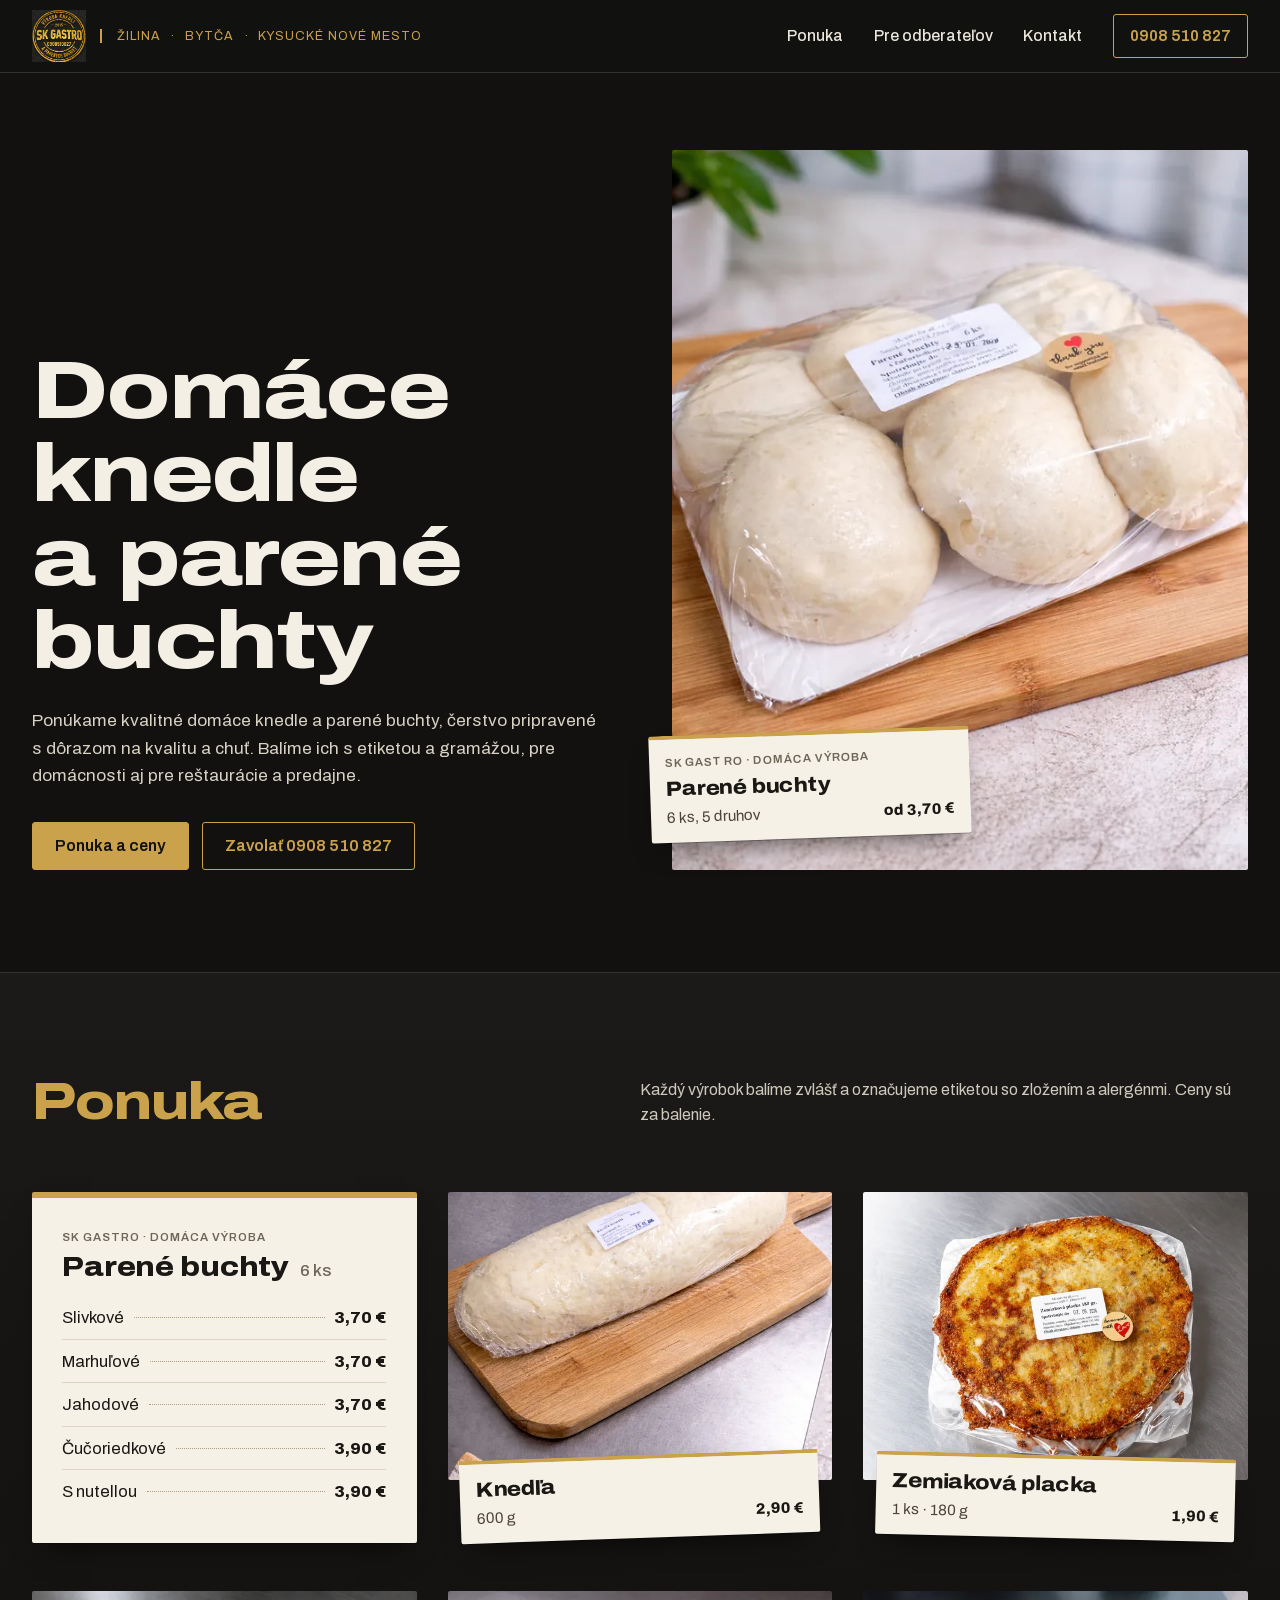
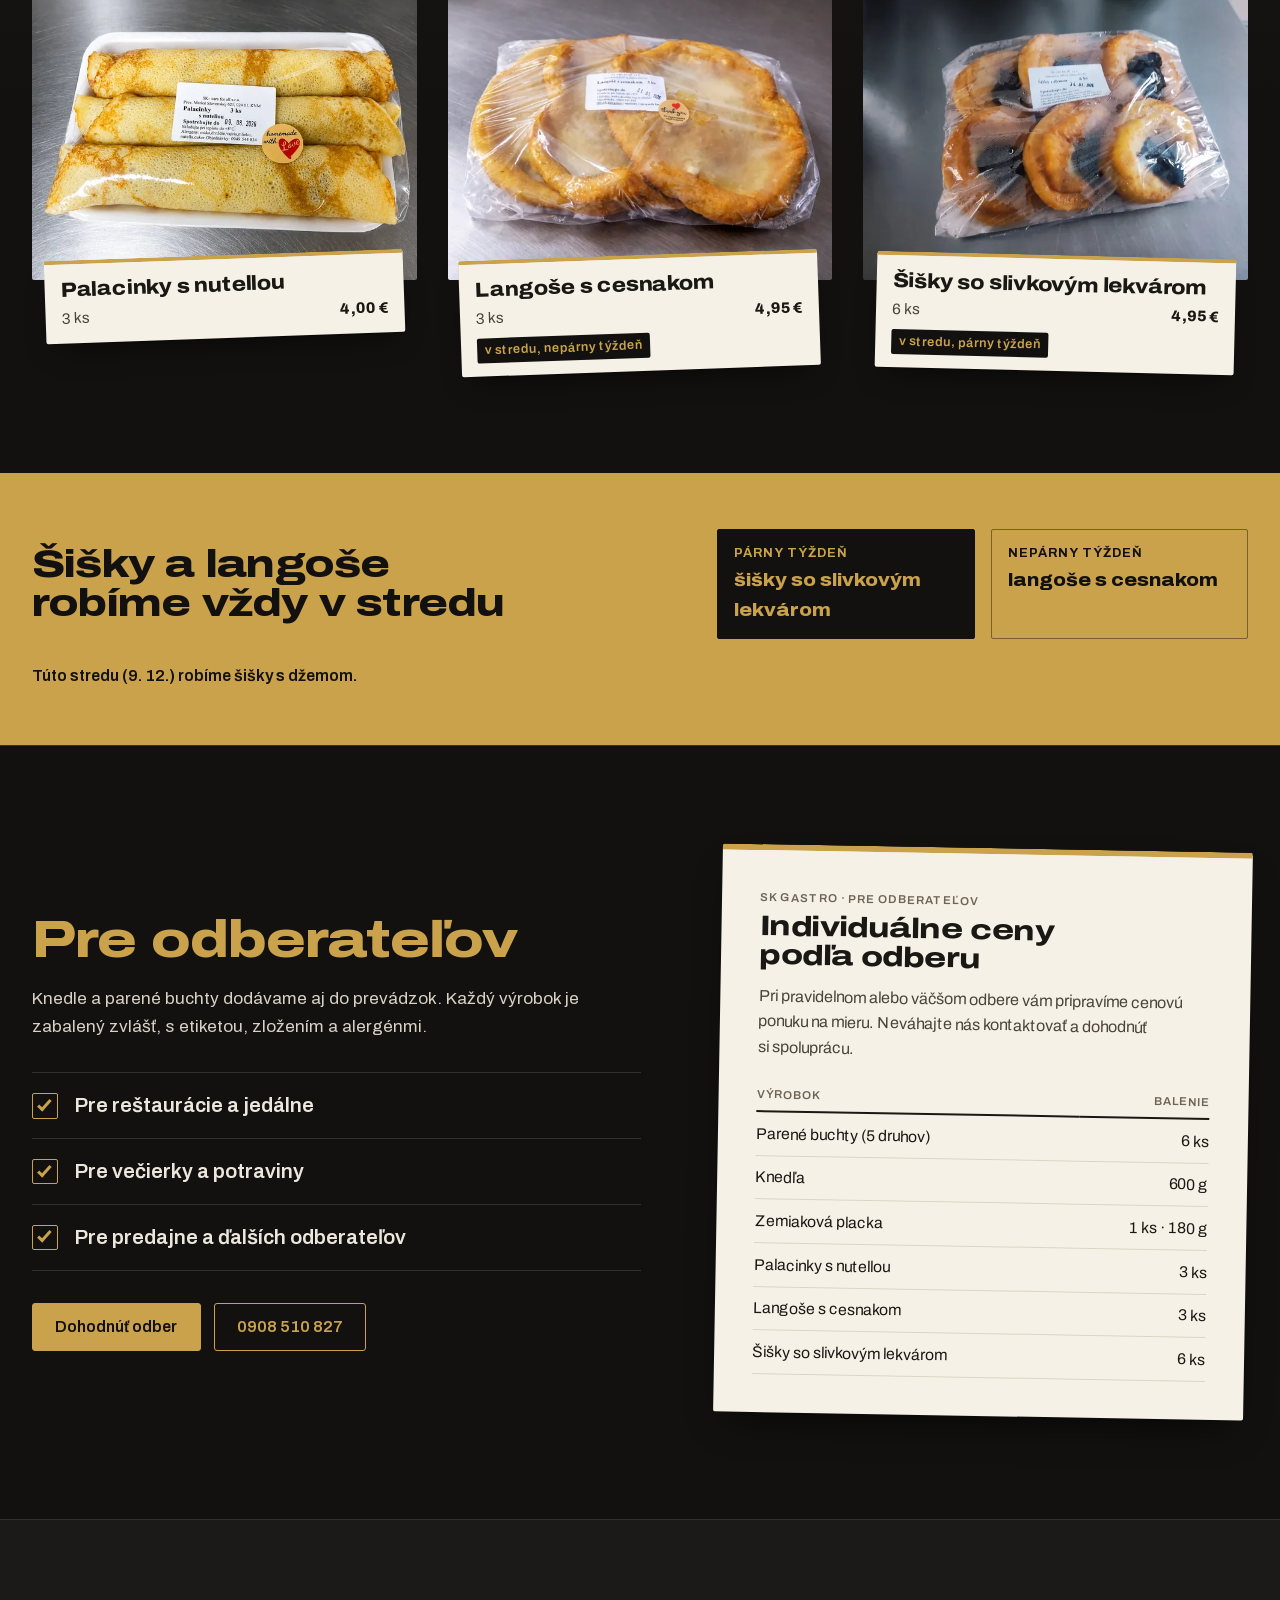
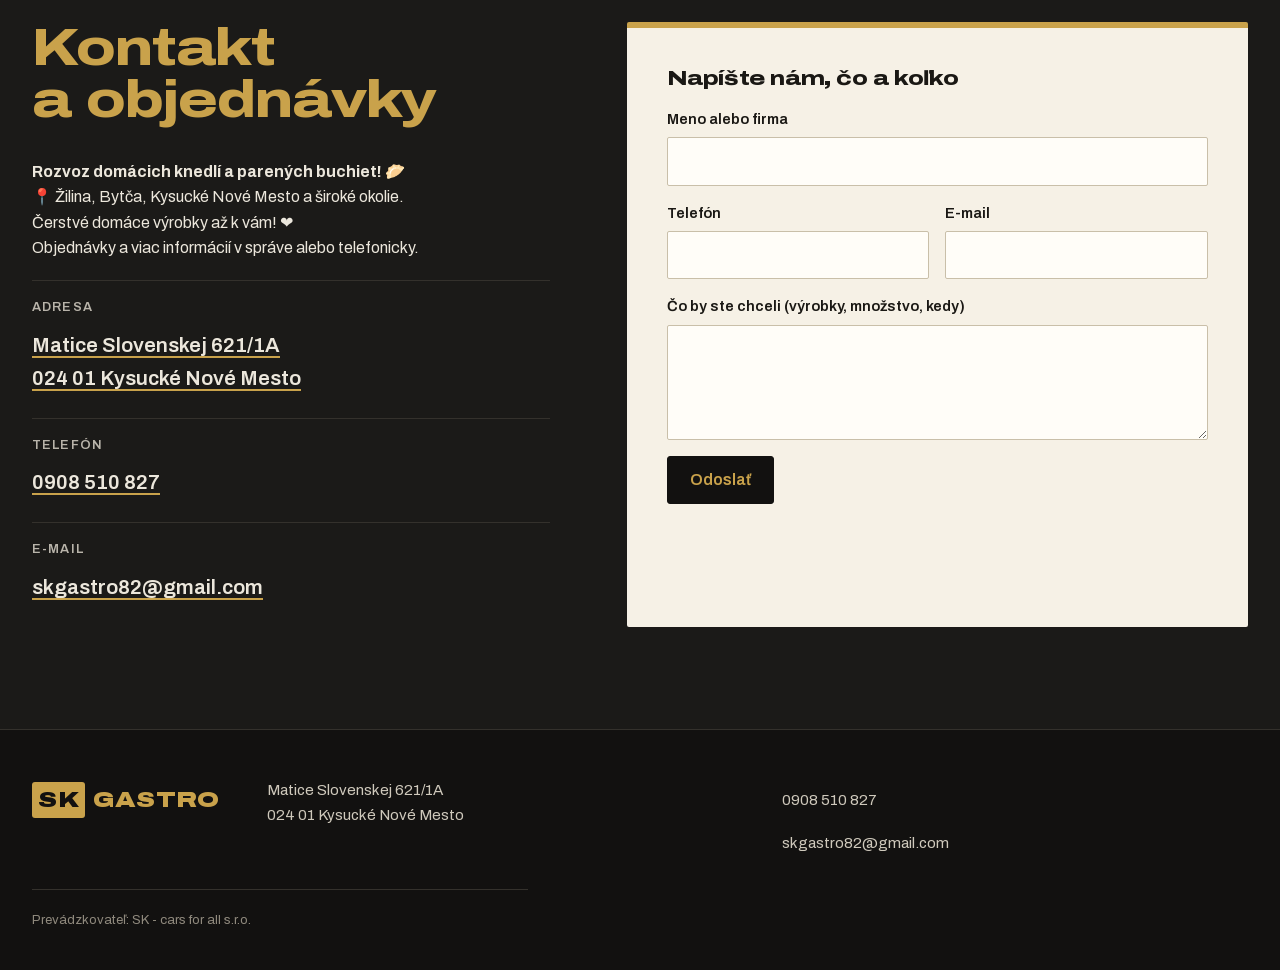
==== commit f6ac6e52: "SK GASTRO: schválená verze webu (webhunter-navrhy/sk-gastro 2eb8cc6) Nahrazuje omylem spuštěnou šabl" ====
--- a/galeria/index.html
+++ b/galeria/index.html
@@ -3,154 +3,14 @@
 <head>
 <meta charset="utf-8">
 <meta name="viewport" content="width=device-width, initial-scale=1">
-<title>Galéria, SK GASTRO</title>
-<meta name="description" content="Fotky z SK GASTRO v Kysuckom Novom Meste.">
-
-<meta property="og:title" content="Galéria, SK GASTRO">
-<meta property="og:description" content="Fotky z SK GASTRO v Kysuckom Novom Meste.">
-<meta property="og:type" content="website">
-<meta property="og:locale" content="sk_SK">
-<meta name="theme-color" content="#F5F6F4">
-<link rel="icon" href="data:image/svg+xml,%3Csvg xmlns='http://www.w3.org/2000/svg' viewBox='0 0 64 64'%3E%3Crect width='64' height='64' rx='16' fill='%23151311'/%3E%3Ctext x='32' y='44' font-family='Arial,sans-serif' font-weight='700' font-size='34' fill='white' text-anchor='middle'%3ES%3C/text%3E%3C/svg%3E">
-<link rel="preload" href="../assets/fonts/Figtree-latin.woff2" as="font" type="font/woff2" crossorigin>
-<link rel="stylesheet" href="../assets/fonty-kaviaren.css"><link rel="stylesheet" href="../assets/kaviaren.css"><link rel="stylesheet" href="../assets/portal.css">
-<style>:root{--akcent:#151311;--akcent-text:#151311;--jemna:color-mix(in srgb,#151311 9%,#fff);--papier:#F5F6F8;--p-akcent:#151311}</style>
-<script>document.documentElement.classList.add('js')</script>
+<title>Ponuka – SK GASTRO</title>
+<meta name="robots" content="noindex, follow">
+<link rel="canonical" href="https://domacaknedla.sk/">
+<meta http-equiv="refresh" content="0; url=/#ponuka">
+<script>location.replace('/#ponuka')</script>
+<style>body{margin:0;padding:2rem 1.25rem;background:#121110;color:#F6F1E6;font:1rem/1.5 system-ui,sans-serif}a{color:#C9A24B}</style>
 </head>
-<body class="p-portal">
-<a class="k-skok" href="#obsah">Preskočiť na obsah</a><div class="p-info"><div class="k-obal p-info__in"><span class="p-info__stav"><svg viewBox="0 0 24 24" fill="none" stroke="currentColor" stroke-width="1.8" stroke-linecap="round" stroke-linejoin="round" aria-hidden="true"><circle cx="12" cy="12" r="9"/><path d="M12 7v5l3 2"/></svg><span class="k-stav" data-hodiny="[[&quot;Pondelok - Piatok&quot;, &quot;10:30 - 22:00&quot;], [&quot;Sobota&quot;, &quot;11:00 - 22:00&quot;], [&quot;Nedeľa&quot;, &quot;11:00 - 20:00&quot;]]">Otváracie hodiny</span></span><a href="https://www.google.com/maps/search/?api=1&amp;query=Matice Slovenskej 621/1A, 024 01 Kysucké Nové Mesto" target="_blank" rel="noopener"><svg viewBox="0 0 24 24" fill="none" stroke="currentColor" stroke-width="1.8" stroke-linecap="round" stroke-linejoin="round" aria-hidden="true"><path d="M12 21s-7-6.2-7-11.5a7 7 0 0 1 14 0C19 14.8 12 21 12 21z"/><circle cx="12" cy="9.5" r="2.5"/></svg>Matice Slovenskej 621/1A, 024 01 Kysucké Nové Mesto</a><a class="p-info__mail" href="mailto:skgastro82@gmail.com"><svg viewBox="0 0 24 24" fill="none" stroke="currentColor" stroke-width="1.8" stroke-linecap="round" stroke-linejoin="round" aria-hidden="true"><rect x="3" y="5" width="18" height="14" rx="2"/><path d="m4 7 8 6 8-6"/></svg>skgastro82@gmail.com</a></div></div>
-<header class="k-hlava p-hlava"><div class="k-hlava__in">
-<a class="k-logo" href="../" style="--ld:4.18" aria-label="SK GASTRO, úvod">SK GASTRO</a>
-<nav class="k-nav" id="k-nav" aria-label="Hlavná navigácia">
-<ul><li><a href="../jedalny-listok/">Jedálny lístok</a></li><li><a href="../o-nas/">O nás</a></li><li><a href="../galeria/" aria-current=page>Galéria</a></li><li><a href="../kontakt/">Kontakt</a></li></ul>
-<a class="k-tlacidlo k-nav__rez" href="../rezervacia/">Rezervovať stôl</a>
-<div class="k-nav__extra"><a href="tel:0908510827"><svg viewBox="0 0 24 24" fill="none" stroke="currentColor" stroke-width="1.8" stroke-linecap="round" stroke-linejoin="round" aria-hidden="true"><path d="M5 4h4l2 5-2.5 1.5a11 11 0 0 0 5 5L15 13l5 2v4a2 2 0 0 1-2 2A16 16 0 0 1 3 6a2 2 0 0 1 2-2"/></svg>0908 510 827</a><a href="https://www.google.com/maps/search/?api=1&amp;query=Matice Slovenskej 621/1A, 024 01 Kysucké Nové Mesto" target="_blank" rel="noopener"><svg viewBox="0 0 24 24" fill="none" stroke="currentColor" stroke-width="1.8" stroke-linecap="round" stroke-linejoin="round" aria-hidden="true"><path d="M12 21s-7-6.2-7-11.5a7 7 0 0 1 14 0C19 14.8 12 21 12 21z"/><circle cx="12" cy="9.5" r="2.5"/></svg>Matice Slovenskej 621/1A, 024 01 Kysucké Nové Mesto</a></div>
-</nav>
-<a class="p-hlava__tel" href="tel:0908510827"><svg viewBox="0 0 24 24" fill="none" stroke="currentColor" stroke-width="1.8" stroke-linecap="round" stroke-linejoin="round" aria-hidden="true"><path d="M5 4h4l2 5-2.5 1.5a11 11 0 0 0 5 5L15 13l5 2v4a2 2 0 0 1-2 2A16 16 0 0 1 3 6a2 2 0 0 1 2-2"/></svg><span>0908 510 827</span></a>
-<a class="k-tlacidlo p-hlava__rez" href="../rezervacia/">Rezervovať stôl</a>
-<button class="k-menu-tl" type="button" aria-expanded="false" aria-controls="k-nav"><span class="k-menu-tl__ik" aria-hidden="true"><i></i><i></i></span><span>Menu</span></button>
-</div></header>
-<main id="obsah">
-<section class="k-podhlava "><div class="k-obal k-podhlava__in">
-<div class="k-podhlava__txt"><h1 style="--d:3.18">Galéria</h1>
-<p class="k-podhlava__uvod">5 fotiek z SK GASTRO. Kliknutím fotku zväčšíte.</p></div>
-
-</div></section>
-<section class="k-sekcia k-sekcia--tesna" aria-label="Fotky"><div class="k-obal"><div class="k-galeria" data-galeria><a class="k-g k-g--siroka odhal" data-lightbox href="../assets/foto/skg-sisky.webp"><img src="../assets/foto/skg-sisky.webp" alt="SK GASTRO, fotka 1" width="1800" height="1347" loading=lazy decoding="async"></a><a class="k-g k-g--mala odhal" data-lightbox href="../assets/foto/skg-buchty.webp"><img src="../assets/foto/skg-buchty.webp" alt="SK GASTRO, fotka 2" width="1024" height="1536" loading=lazy decoding="async"></a><a class="k-g k-g--mala odhal" data-lightbox href="../assets/foto/skg-knedla.webp"><img src="../assets/foto/skg-knedla.webp" alt="SK GASTRO, fotka 3" width="1024" height="1536" loading=lazy decoding="async"></a><a class="k-g k-g--siroka odhal" data-lightbox href="../assets/foto/skg-placka.webp"><img src="../assets/foto/skg-placka.webp" alt="SK GASTRO, fotka 4" width="1450" height="1085" loading=lazy decoding="async"></a><a class="k-g k-g--siroka odhal" data-lightbox href="../assets/foto/skg-langos.webp"><img src="../assets/foto/skg-langos.webp" alt="SK GASTRO, fotka 5" width="1536" height="1024" loading=lazy decoding="async"></a></div></div></section>
-<section class="k-sekcia p-cta" aria-labelledby="cta-h"><div class="k-obal"><div class="p-cta__in">
-<div><h2 id="cta-h">Rezervujte si stôl</h2>
-<p>Vyplňte krátky formulár alebo nám zavolajte. Rezerváciu Vám potvrdíme.</p></div>
-<div class="p-cta__akcie"><a class="k-tlacidlo k-tlacidlo--biele" href="../rezervacia/"><svg viewBox="0 0 24 24" fill="none" stroke="currentColor" stroke-width="1.8" stroke-linecap="round" stroke-linejoin="round" aria-hidden="true"><path d="M3 10h18M6 10v10M18 10v10M8 6h8"/></svg>Rezervovať stôl</a><a class="k-tlacidlo k-tlacidlo--obrys-biele" href="tel:0908510827"><svg viewBox="0 0 24 24" fill="none" stroke="currentColor" stroke-width="1.8" stroke-linecap="round" stroke-linejoin="round" aria-hidden="true"><path d="M5 4h4l2 5-2.5 1.5a11 11 0 0 0 5 5L15 13l5 2v4a2 2 0 0 1-2 2A16 16 0 0 1 3 6a2 2 0 0 1 2-2"/></svg>0908 510 827</a></div>
-</div></div></section>
-</main>
-<footer class="k-pata"><div class="k-obal k-pata__in">
-<div class="k-pata__znacka"><a class="k-logo k-logo--pata" href="../" style="--ld:4.18" aria-label="SK GASTRO, úvod">SK GASTRO</a>
-<p>Matice Slovenskej 621/1A, 024 01 Kysucké Nové Mesto</p>
-<p class="k-pata__kontakt"><a href="tel:0908510827">0908 510 827</a><a href="mailto:skgastro82@gmail.com">skgastro82@gmail.com</a></p></div>
-<nav aria-label="Odkazy v pätičke"><h2>Stránky</h2><ul><li><a href="../jedalny-listok/">Jedálny lístok</a></li><li><a href="../o-nas/">O nás</a></li><li><a href="../galeria/">Galéria</a></li><li><a href="../kontakt/">Kontakt</a></li><li><a href="../rezervacia/">Rezervácia</a></li><li><a href="../jedalny-listok.pdf">Lístok na tlač</a></li></ul></nav>
-<div><h2>Otváracie hodiny</h2><dl class="k-hodiny k-hodiny--pata" data-hodiny><div><dt>Pondelok - Piatok</dt><dd>10:30 - 22:00</dd></div><div><dt>Sobota</dt><dd>11:00 - 22:00</dd></div><div><dt>Nedeľa</dt><dd>11:00 - 20:00</dd></div></dl></div>
-</div>
-<div class="k-obal k-pata__spodok"><p>SK - cars for all s.r.o.</p><p>© SK GASTRO</p></div>
-</footer>
-<nav class="p-spodok" aria-label="Rýchle akcie"><a class="p-spodok__tel" href="tel:0908510827"><svg viewBox="0 0 24 24" fill="none" stroke="currentColor" stroke-width="1.8" stroke-linecap="round" stroke-linejoin="round" aria-hidden="true"><path d="M5 4h4l2 5-2.5 1.5a11 11 0 0 0 5 5L15 13l5 2v4a2 2 0 0 1-2 2A16 16 0 0 1 3 6a2 2 0 0 1 2-2"/></svg>Zavolať</a><a class="p-spodok__rez" href="../rezervacia/"><svg viewBox="0 0 24 24" fill="none" stroke="currentColor" stroke-width="1.8" stroke-linecap="round" stroke-linejoin="round" aria-hidden="true"><path d="M3 10h18M6 10v10M18 10v10M8 6h8"/></svg>Rezervovať stôl</a></nav>
-
-<script src="../assets/restauracia.js" defer></script>
-<script>
-(function(){
-  var D=document, R=D.documentElement, hl=D.querySelector('.k-hlava');
-  function miera(){ if(hl) R.style.setProperty('--k-hlava', hl.offsetHeight+'px');
-    var u=D.getElementById('wh-ukazka'); R.style.setProperty('--k-pas', (u?u.offsetHeight:0)+'px'); }
-  miera(); D.addEventListener('DOMContentLoaded', miera); addEventListener('load', miera); addEventListener('resize', miera);
-
-  /* mobilné menu: Esc zatvorí, Tab ostane v paneli */
-  var tl=D.querySelector('.k-menu-tl'), nav=D.getElementById('k-nav');
-  function otvorene(){ return hl && hl.classList.contains('otvorene'); }
-  function zavri(fokus){ if(!otvorene()) return; hl.classList.remove('otvorene'); tl.setAttribute('aria-expanded','false');
-    R.classList.remove('k-zamok'); nav.style.height=''; if(fokus) tl.focus(); }
-  if(tl && nav){
-    tl.addEventListener('click', function(){
-      if(otvorene()) return zavri();
-      hl.classList.add('otvorene'); tl.setAttribute('aria-expanded','true'); R.classList.add('k-zamok');
-      nav.style.height=Math.max(240, innerHeight-hl.getBoundingClientRect().bottom)+'px';
-      var a=nav.querySelector('a'); if(a) a.focus();
-    });
-    D.addEventListener('keydown', function(ev){
-      if(!otvorene()) return;
-      if(ev.key==='Escape'){ ev.preventDefault(); zavri(true); return; }
-      if(ev.key==='Tab'){ var f=[tl].concat([].slice.call(nav.querySelectorAll('a'))), i=f.indexOf(D.activeElement);
-        if(ev.shiftKey && i===0){ ev.preventDefault(); f[f.length-1].focus(); }
-        else if(!ev.shiftKey && i===f.length-1){ ev.preventDefault(); f[0].focus(); } }
-    });
-    nav.addEventListener('click', function(ev){ if(ev.target.closest && ev.target.closest('a')) zavri(); });
-    var mq=matchMedia('(min-width: 1080px)'); var zm=function(m){ if(m.matches) zavri(); };
-    if(mq.addEventListener) mq.addEventListener('change', zm); else if(mq.addListener) mq.addListener(zm);
-  }
-
-  var d=new Date().getDay();
-  /* obedové menu: záložky dní, dnešok sa vyberie sám */
-  [].forEach.call(D.querySelectorAll('[role=tablist]'),function(zoz){
-    var tabs=[].slice.call(zoz.querySelectorAll('[role=tab]'));
-    function ukaz(k){tabs.forEach(function(t,j){t.setAttribute('aria-selected',j===k);t.tabIndex=j===k?0:-1;
-      D.getElementById(t.getAttribute('aria-controls')).hidden=j!==k;});}
-    tabs.forEach(function(t,j){t.addEventListener('click',function(){ukaz(j)});
-      t.addEventListener('keydown',function(ev){var n=ev.key==='ArrowRight'?1:ev.key==='ArrowLeft'?-1:0;
-        if(n){var k=(j+n+tabs.length)%tabs.length;ukaz(k);tabs[k].focus();}});});
-    var k=d>=1&&d<=5?d-1:0; if(tabs.length)ukaz(Math.min(k,tabs.length-1));
-  });
-  [].forEach.call(D.querySelectorAll('[data-den]'),function(el){if(d>=1&&d<=5&&+el.dataset.den===d-1)el.classList.add('k-den--dnes')});
-
-  /* „Dnes otvorené do …“: len keď sa dajú prečítať všetky riadky hodín, inak ostane pôvodný text */
-  var st=D.querySelector('.k-stav');
-  if(st){try{
-    var H=JSON.parse(st.dataset.hodiny||'[]'), DN=['ned','pon','uto','str','štv','pia','sob'], naj=null, zle=!H.length;
-    var t=new Date(), m=t.getHours()*60+t.getMinutes();
-    H.forEach(function(r){
-      var c=String(r[1]).match(/(\d{1,2})[:.](\d{2})\s*[-–]\s*(\d{1,2})[:.](\d{2})/);
-      var dni=String(r[0]).toLowerCase().split(/\s*[-–]\s*|\s+až\s+/).map(function(x){return DN.indexOf(x.trim().slice(0,3))});
-      if(/denne|každý deň/.test(String(r[0]).toLowerCase())) dni=[1,0];
-      if(!c||dni.some(function(x){return x<0})){ zle=true; return; }
-      var ok=dni.length>1?(dni[0]<=dni[1]?d>=dni[0]&&d<=dni[1]:d>=dni[0]||d<=dni[1]):d===dni[0];
-      if(ok) naj=[+c[1]*60+ +c[2], +c[3]*60+ +c[4], c[1]+':'+c[2], c[3]+':'+c[4]];
-    });
-    if(!zle){
-      if(!naj) st.textContent='Dnes zatvorené';
-      else { var z=naj[1]<=naj[0]?naj[1]+1440:naj[1];
-        if(m>=naj[0]&&m<z){ st.textContent='Dnes otvorené do '+naj[3]; st.classList.add('k-stav--otvorene'); }
-        else if(m<naj[0]) st.textContent='Dnes otvárame o '+naj[2];
-        else st.textContent='Dnes už zatvorené'; }
-    }
-  }catch(err){}}
-
-  /* lístok: aktívna kategória v páse kategórií */
-  var pas=D.querySelector('.k-kat-nav__in');
-  if(pas && 'IntersectionObserver' in window){
-    var ch=[].slice.call(pas.querySelectorAll('a')), mapa={};
-    ch.forEach(function(a){ mapa[a.getAttribute('href').slice(1)]=a; });
-    var io2=new IntersectionObserver(function(z){ z.forEach(function(x){ if(!x.isIntersecting) return; var a=mapa[x.target.id]; if(!a) return;
-      ch.forEach(function(c){ c.removeAttribute('aria-current'); }); a.setAttribute('aria-current','true');
-      pas.scrollLeft=a.offsetLeft-pas.clientWidth/2+a.offsetWidth/2; }); }, {rootMargin:'-35% 0px -60% 0px'});
-    ch.forEach(function(a){ var s=D.getElementById(a.getAttribute('href').slice(1)); if(s) io2.observe(s); });
-  }
-
-  /* jemné odhalenie pri scrolle */
-  var od=D.querySelectorAll('.odhal');
-  if('IntersectionObserver' in window){var io=new IntersectionObserver(function(z){z.forEach(function(x){if(x.isIntersecting){x.target.classList.add('videt');io.unobserve(x.target)}})},{rootMargin:'0px 0px -6% 0px'});
-    [].forEach.call(od,function(el){io.observe(el)});}
-  else [].forEach.call(od,function(el){el.classList.add('videt')});
-})();
-</script>
-<script>
-(function(){
-  /* záložky kategórií lístka na domove */
-  [].forEach.call(document.querySelectorAll('[data-p-tabs]'),function(box){
-    var t=[].slice.call(box.querySelectorAll('[data-p-tab]')),pan=[].slice.call(box.querySelectorAll('[data-p-panel]'));
-    function ukaz(i){t.forEach(function(b,j){b.setAttribute('aria-selected',j===i)});pan.forEach(function(x,j){x.hidden=j!==i});}
-    t.forEach(function(b,i){b.addEventListener('click',function(){ukaz(i)})});
-  });
-  /* „Dnes otvorené“ aj v karte úvodu: skopíruje stav z informačného pásu */
-  var st=document.querySelector('.p-info .k-stav'),k=document.querySelector('[data-p-dnes]');
-  if(st&&k) k.textContent=st.textContent;
-  if(st&&st.classList.contains('k-stav--otvorene')&&k) k.classList.add('p-dnes--otvorene');
-})();
-</script>
-</body></html>+<body>
+<p><a href="/#ponuka">Ponuka a ceny SK GASTRO</a></p>
+</body>
+</html>
